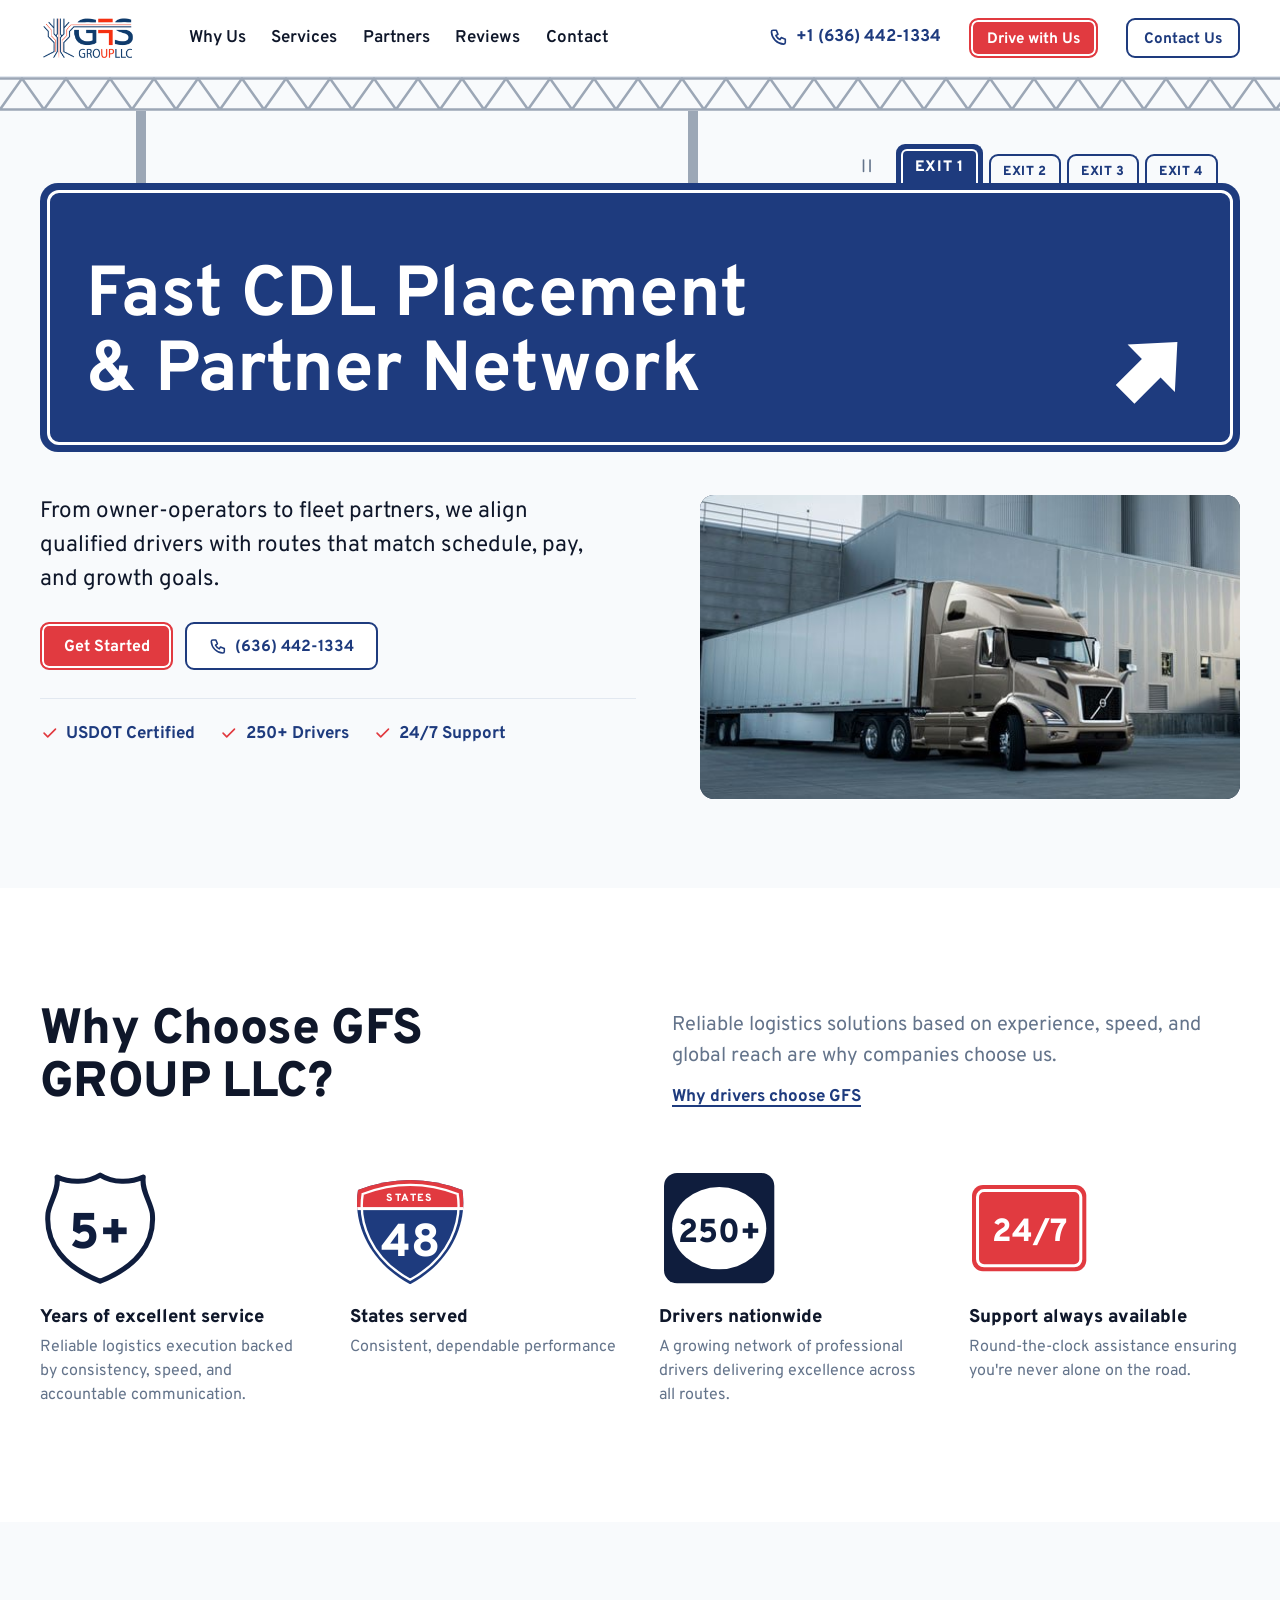
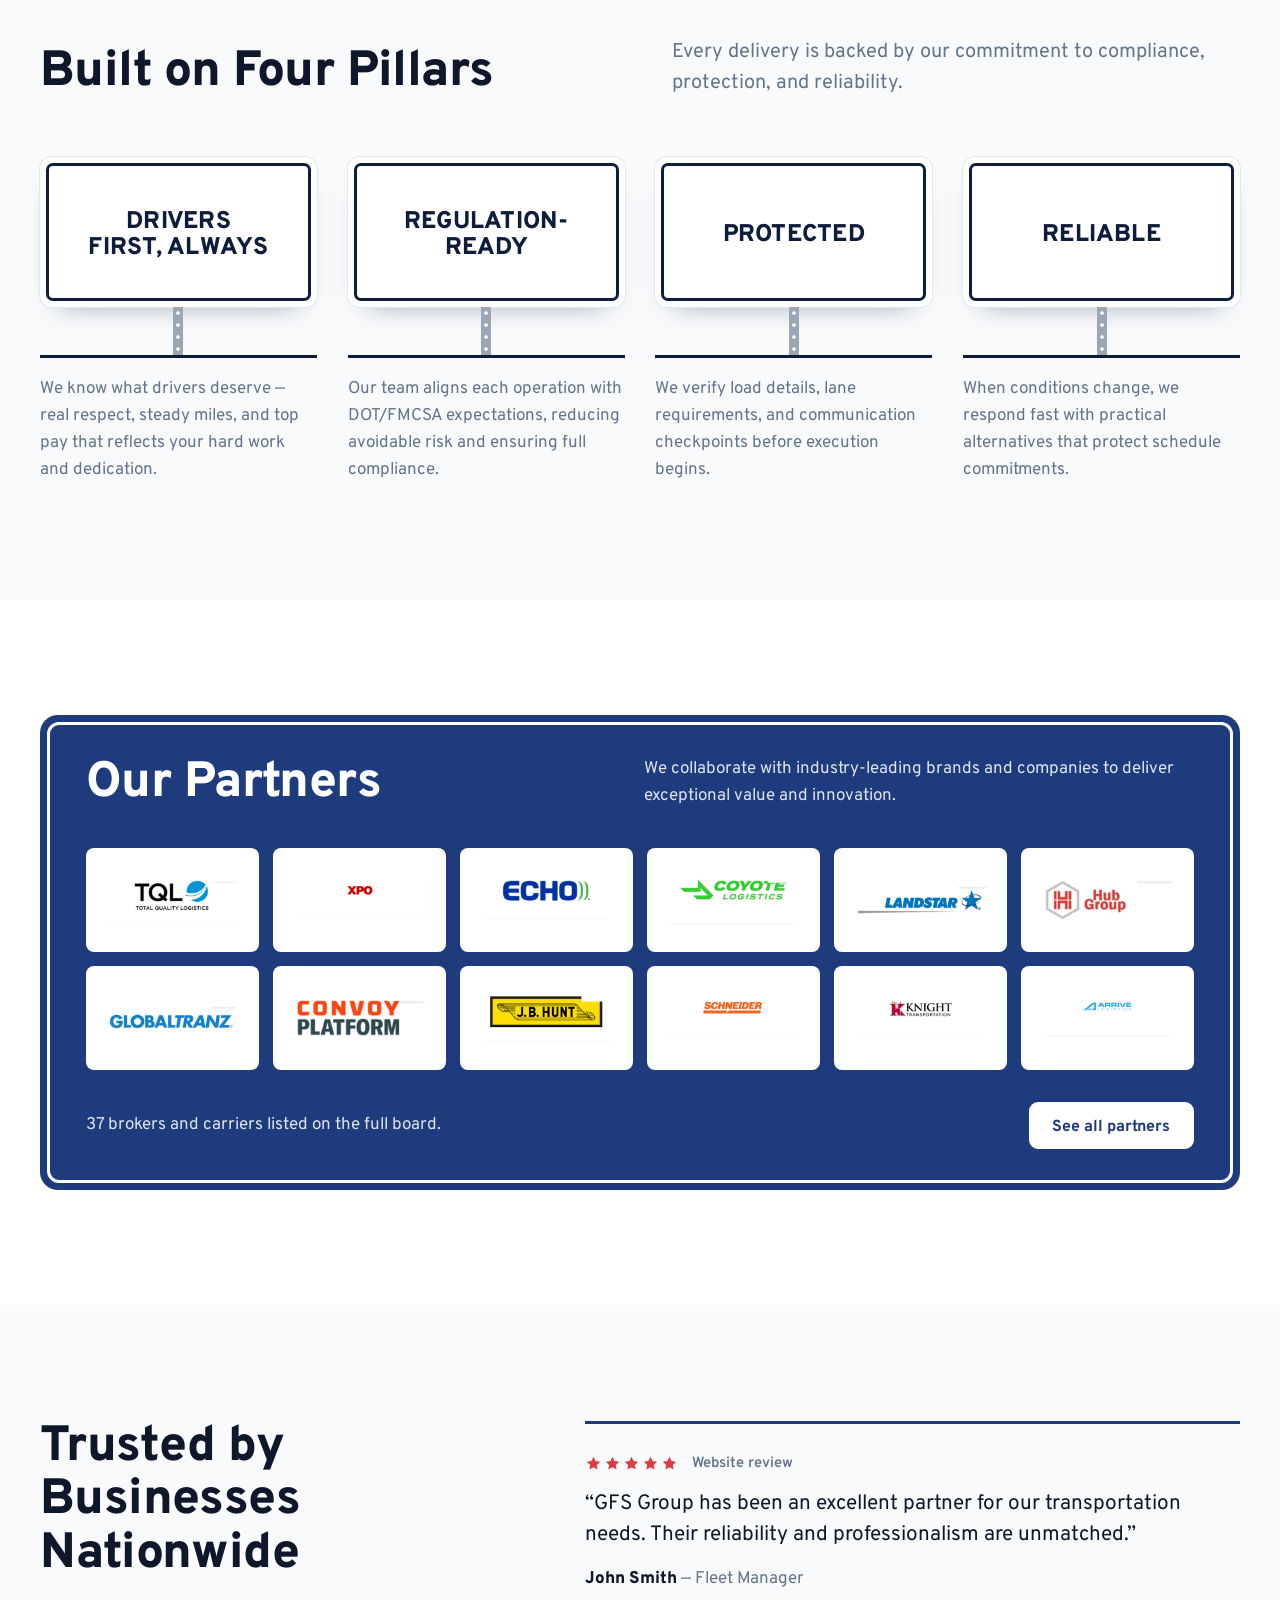
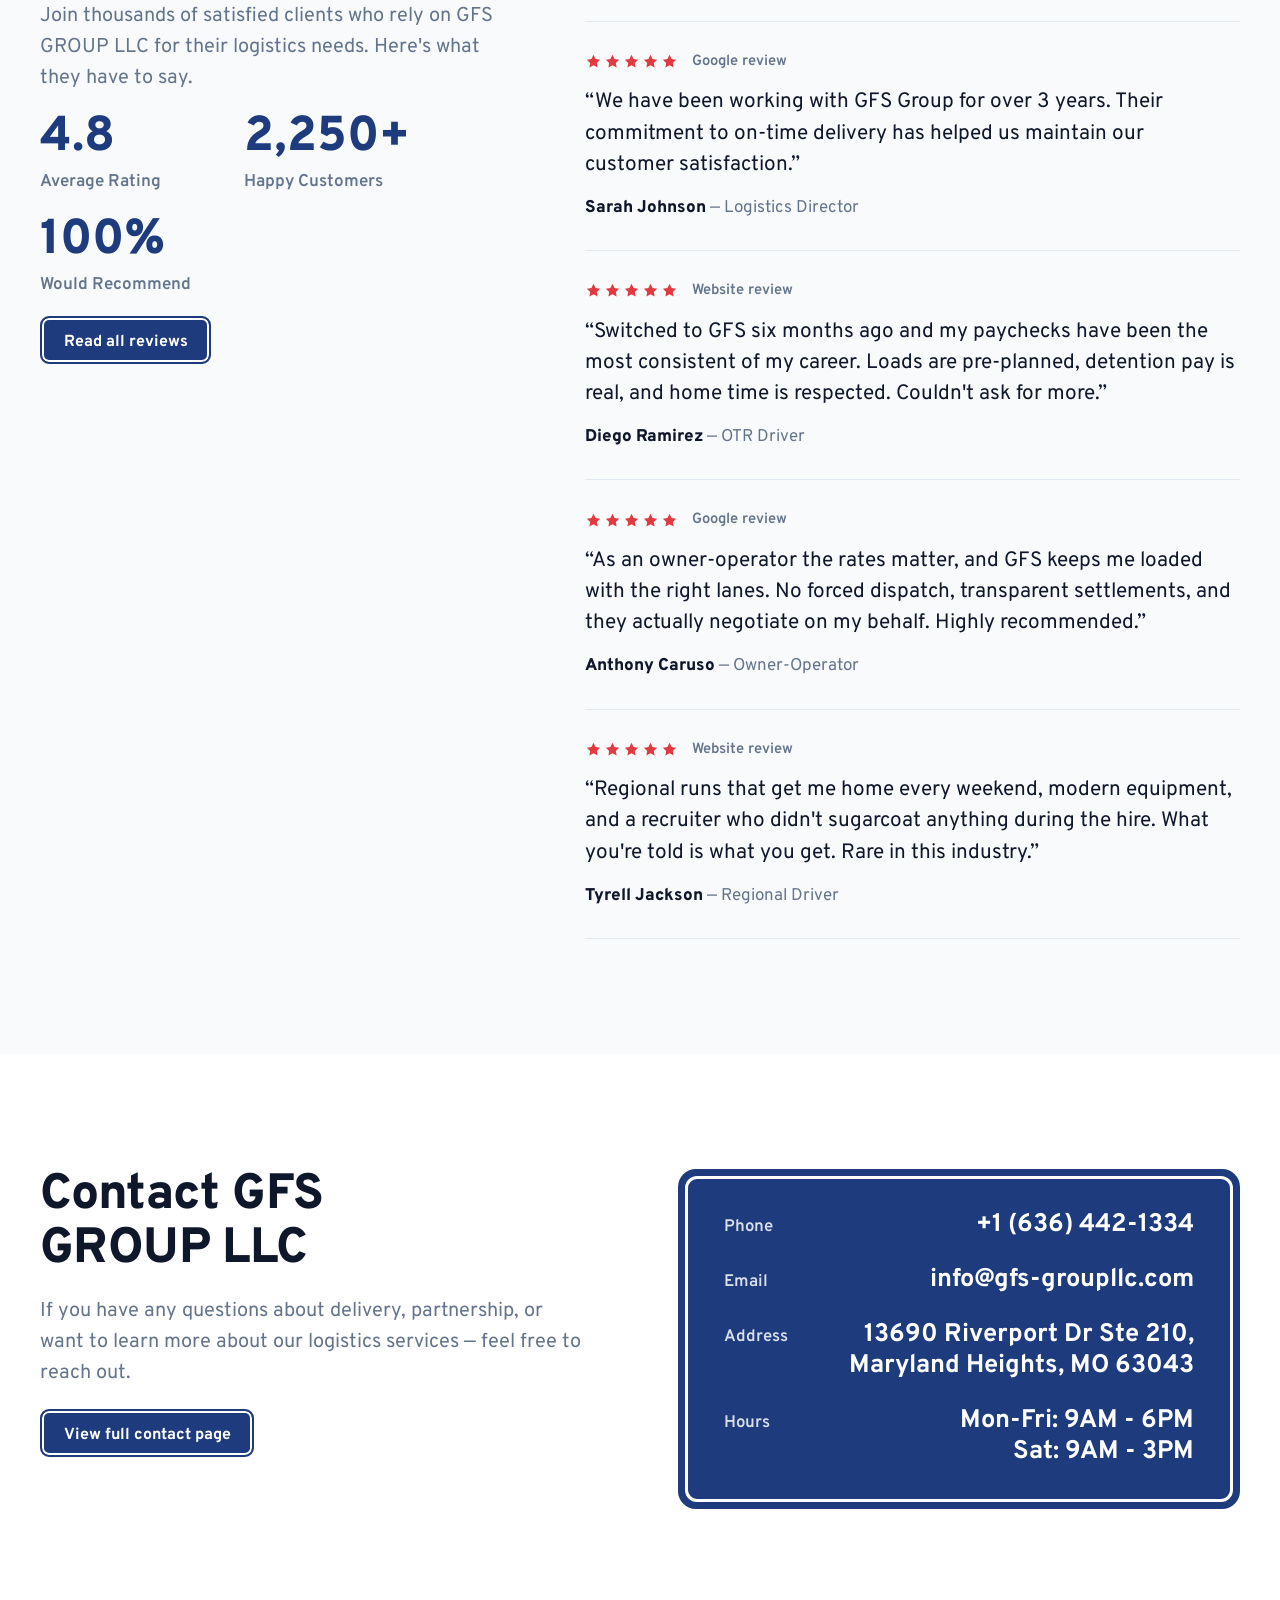
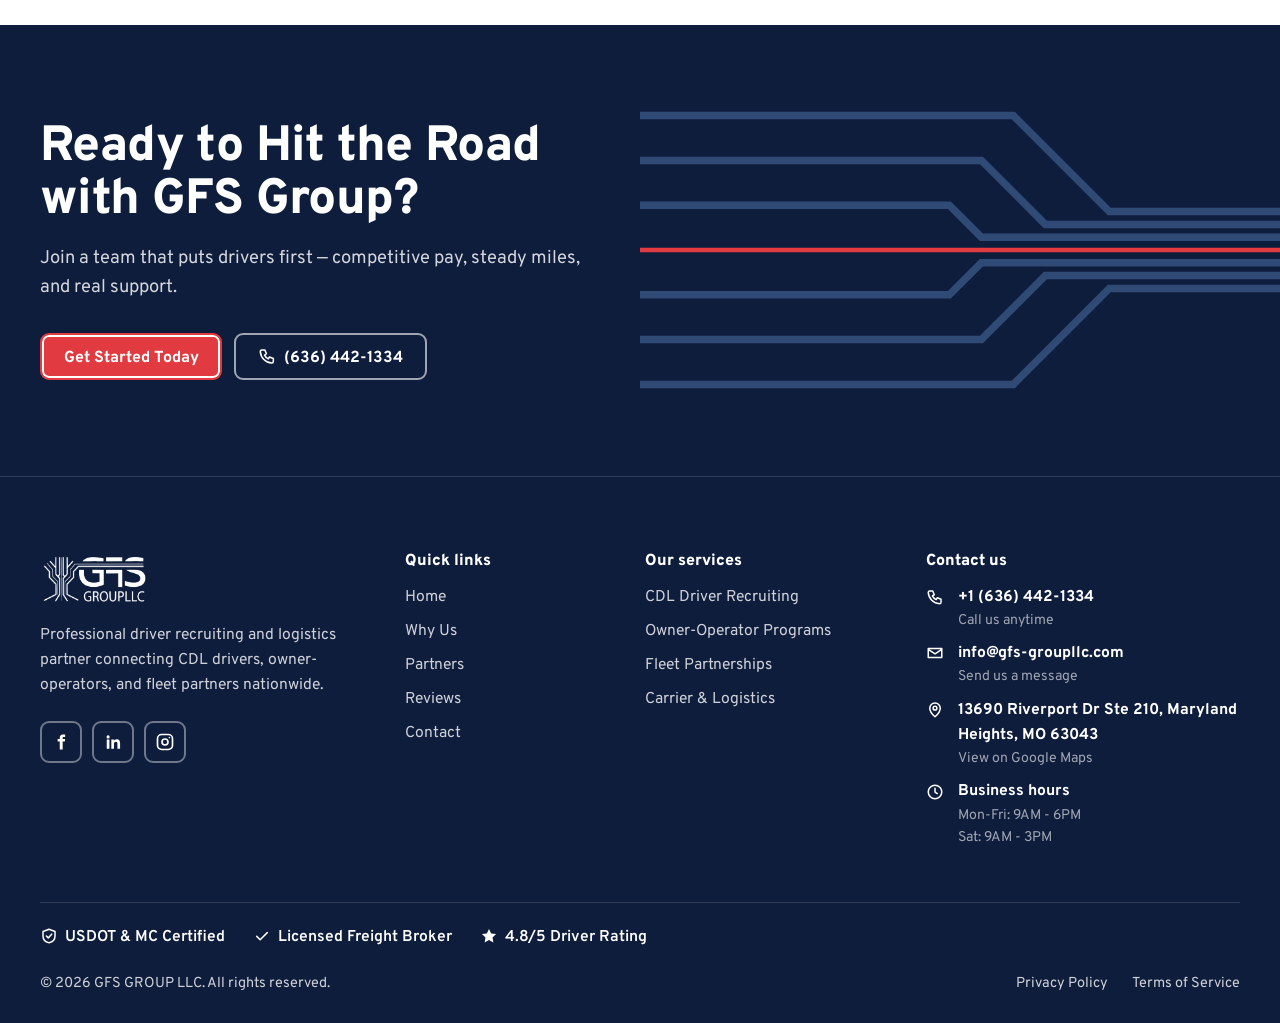
==== index.html @ a74814aa "Add GFS GROUP LLC redesign, variant 2 (highway signs) Static build of the eight pages with the build" ====
<!doctype html>
<html lang="en">
<head>
<meta charset="utf-8">
<meta name="viewport" content="width=device-width, initial-scale=1">
<title>GFS GROUP LLC – Where Drivers Come First</title>
<meta name="description" content="Driver recruiting and partner network platform for CDL drivers, owner-operators, and fleet partners. Reliable loads, fair rates, and 24/7 support.">
<meta name="keywords" content="CDL driver jobs, truck driver recruiting, owner operator, fleet partners, trucking company, driver careers">
<meta property="og:title" content="GFS GROUP LLC – Where Drivers Come First">
<meta property="og:description" content="Driver recruiting and partner network platform for CDL drivers, owner-operators, and fleet partners. Reliable loads, fair rates, and 24/7 support.">
<meta property="og:type" content="website">
<meta name="theme-color" content="#1e3b7e">
<meta name="robots" content="noindex, nofollow">
<link rel="icon" href="assets/img/favicon.svg" type="image/svg+xml">
<link rel="preconnect" href="https://fonts.googleapis.com">
<link rel="preconnect" href="https://fonts.gstatic.com" crossorigin>
<link href="https://fonts.googleapis.com/css2?family=Overpass:wght@400;600;700;800&amp;display=swap" rel="stylesheet">
<link rel="stylesheet" href="assets/css/site.css">
</head>
<body>

<a class="skip" href="#main">Skip to content</a>
<svg xmlns="http://www.w3.org/2000/svg" width="0" height="0" style="position:absolute" aria-hidden="true"><symbol id="i-phone" viewBox="0 0 24 24"><g fill="none" stroke="currentColor" stroke-width="2" stroke-linecap="round" stroke-linejoin="round"><path d="M5 4h4l2 5-2.5 1.5a11 11 0 0 0 5 5L15 13l5 2v4a2 2 0 0 1-2 2A16 16 0 0 1 3 6a2 2 0 0 1 2-2z"/></g></symbol><symbol id="i-mail" viewBox="0 0 24 24"><g fill="none" stroke="currentColor" stroke-width="2" stroke-linecap="round" stroke-linejoin="round"><path d="M3 6h18v12H3zM3 7l9 6 9-6"/></g></symbol><symbol id="i-pin" viewBox="0 0 24 24"><g fill="none" stroke="currentColor" stroke-width="2" stroke-linecap="round" stroke-linejoin="round"><path d="M12 21s7-6.2 7-11.5a7 7 0 0 0-14 0C5 14.8 12 21 12 21z"/><circle cx="12" cy="9.5" r="2.5"/></g></symbol><symbol id="i-clock" viewBox="0 0 24 24"><g fill="none" stroke="currentColor" stroke-width="2" stroke-linecap="round" stroke-linejoin="round"><circle cx="12" cy="12" r="9"/><path d="M12 7v5l3 2"/></g></symbol><symbol id="i-check" viewBox="0 0 24 24"><g fill="none" stroke="currentColor" stroke-width="2" stroke-linecap="round" stroke-linejoin="round"><path d="M5 12.5l4.5 4.5L19 7.5"/></g></symbol><symbol id="i-menu" viewBox="0 0 24 24"><g fill="none" stroke="currentColor" stroke-width="2" stroke-linecap="round" stroke-linejoin="round"><path d="M4 7h16M4 12h16M4 17h16"/></g></symbol><symbol id="i-close" viewBox="0 0 24 24"><g fill="none" stroke="currentColor" stroke-width="2" stroke-linecap="round" stroke-linejoin="round"><path d="M6 6l12 12M18 6L6 18"/></g></symbol><symbol id="i-pause" viewBox="0 0 24 24"><g fill="none" stroke="currentColor" stroke-width="2" stroke-linecap="round" stroke-linejoin="round"><path d="M8 5v14M16 5v14"/></g></symbol><symbol id="i-instagram" viewBox="0 0 24 24"><g fill="none" stroke="currentColor" stroke-width="2" stroke-linecap="round" stroke-linejoin="round"><rect x="3" y="3" width="18" height="18" rx="5"/><circle cx="12" cy="12" r="3.6"/><path d="M17.3 6.7h.01"/></g></symbol><symbol id="i-deposit" viewBox="0 0 24 24"><g fill="none" stroke="currentColor" stroke-width="2" stroke-linecap="round" stroke-linejoin="round"><rect x="3" y="6" width="18" height="12" rx="1.5"/><circle cx="12" cy="12" r="2.6"/><path d="M6.5 9.5v.01M17.5 14.5v.01"/></g></symbol><symbol id="i-lanes" viewBox="0 0 24 24"><g fill="none" stroke="currentColor" stroke-width="2" stroke-linecap="round" stroke-linejoin="round"><path d="M9 3L5 21M15 3l4 18M12 4.5v2.5M12 10.5V13M12 16.5V19"/></g></symbol><symbol id="i-home" viewBox="0 0 24 24"><g fill="none" stroke="currentColor" stroke-width="2" stroke-linecap="round" stroke-linejoin="round"><path d="M4 11l8-7 8 7M6 9.5V20h12V9.5M10 20v-6h4v6"/></g></symbol><symbol id="i-medal" viewBox="0 0 24 24"><g fill="none" stroke="currentColor" stroke-width="2" stroke-linecap="round" stroke-linejoin="round"><circle cx="12" cy="9" r="5"/><path d="M9 13.4L7.5 21l4.5-2.5 4.5 2.5-1.5-7.6"/></g></symbol><symbol id="i-growth" viewBox="0 0 24 24"><g fill="none" stroke="currentColor" stroke-width="2" stroke-linecap="round" stroke-linejoin="round"><path d="M4 20h16M5 16l5-5 3 3 6-7M15 7h4v4"/></g></symbol><symbol id="i-truck" viewBox="0 0 24 24"><g fill="none" stroke="currentColor" stroke-width="2" stroke-linecap="round" stroke-linejoin="round"><path d="M3 6h11v10H3zM14 9h4l3 3v4h-7z"/><circle cx="7" cy="17.5" r="2"/><circle cx="17" cy="17.5" r="2"/></g></symbol><symbol id="i-shield" viewBox="0 0 24 24"><g fill="none" stroke="currentColor" stroke-width="2" stroke-linecap="round" stroke-linejoin="round"><path d="M12 3l8 3v6c0 4.5-3.2 8-8 9-4.8-1-8-4.5-8-9V6zM8.5 12l2.5 2.5 4.5-5"/></g></symbol><symbol id="i-headset" viewBox="0 0 24 24"><g fill="none" stroke="currentColor" stroke-width="2" stroke-linecap="round" stroke-linejoin="round"><path d="M5 14v-2a7 7 0 0 1 14 0v2M5 13h2.5v5H6a1 1 0 0 1-1-1zM19 13h-2.5v5H18a1 1 0 0 0 1-1zM18.5 18.5c0 1.4-1.6 2.2-4 2.2"/></g></symbol><symbol id="i-chat" viewBox="0 0 24 24"><g fill="none" stroke="currentColor" stroke-width="2" stroke-linecap="round" stroke-linejoin="round"><path d="M4 5h16v11H10l-5 4v-4H4z"/></g></symbol><symbol id="i-star" viewBox="0 0 24 24"><g fill="currentColor"><path d="M12 2.6l2.9 5.9 6.5.9-4.7 4.6 1.1 6.5L12 17.4l-5.8 3.1 1.1-6.5L2.6 9.4l6.5-.9z"/></g></symbol><symbol id="i-play" viewBox="0 0 24 24"><g fill="currentColor"><path d="M7 5l12 7-12 7z"/></g></symbol><symbol id="i-facebook" viewBox="0 0 24 24"><g fill="currentColor"><path d="M14 8.5V7c0-.8.5-1 1-1h2V3h-2.7C11.6 3 10.5 4.8 10.5 6.8v1.7H8v3h2.5V21H14v-9.5h2.6l.4-3z"/></g></symbol><symbol id="i-linkedin" viewBox="0 0 24 24"><g fill="currentColor"><path d="M4.5 9h3.2v11H4.5zM6.1 4a1.9 1.9 0 1 1 0 3.8 1.9 1.9 0 0 1 0-3.8zM10 9h3v1.6c.5-1 1.7-1.9 3.5-1.9 3 0 4 1.9 4 4.9V20h-3.2v-5.6c0-1.5-.4-2.6-1.9-2.6s-2.2 1.1-2.2 2.6V20H10z"/></g></symbol><symbol id="i-arrow" viewBox="0 0 48 48"><path transform="rotate(45 24 24)" d="M24 3 43 24H31.5v21h-15V24H5z"/></symbol></svg>
<header class="site-header">
  <div class="wrap site-header__in">
    <a class="brand" href="index.html" aria-label="GFS GROUP LLC — home"><img src="assets/img/logo.png" alt="GFS GROUP LLC" width="120" height="46"></a>
    <nav class="nav" aria-label="Main"><a href="why-us.html">Why Us</a><a href="services.html">Services</a><a href="partners.html">Partners</a><a href="reviews.html">Reviews</a><a href="contact-us.html">Contact</a></nav>
    <a class="header__phone" href="tel:+16364421334"><svg class="icon" aria-hidden="true"><use href="#i-phone"/></svg>+1 (636) 442-1334</a>
    <a class="btn btn--primary btn--sm" href="https://intelliapp.driverapponline.com/c/2415900?r=Noza" target="_blank" rel="noopener">Drive with Us</a>
    <a class="btn btn--line btn--sm" href="contact-us.html#inline-bQz7IIiAOwL2rSPfubC0">Contact Us</a>
    <button class="menu-btn" type="button" aria-expanded="false" aria-controls="menu"><svg class="icon i-open" aria-hidden="true"><use href="#i-menu"/></svg><svg class="icon i-close" aria-hidden="true"><use href="#i-close"/></svg><span class="menu-btn__label">Menu</span></button>
  </div>
  <div class="menu" id="menu" hidden>
    <nav class="sign" aria-label="Mobile"><ul class="menu__list"><li><a href="index.html">Home<svg class="" viewBox="0 0 48 48" aria-hidden="true"><use href="#i-arrow"/></svg></a></li><li><a href="why-us.html">Why Us<svg class="" viewBox="0 0 48 48" aria-hidden="true"><use href="#i-arrow"/></svg></a></li><li><a href="services.html">Services<svg class="" viewBox="0 0 48 48" aria-hidden="true"><use href="#i-arrow"/></svg></a></li><li><a href="partners.html">Partners<svg class="" viewBox="0 0 48 48" aria-hidden="true"><use href="#i-arrow"/></svg></a></li><li><a href="reviews.html">Reviews<svg class="" viewBox="0 0 48 48" aria-hidden="true"><use href="#i-arrow"/></svg></a></li><li><a href="contact-us.html">Contact<svg class="" viewBox="0 0 48 48" aria-hidden="true"><use href="#i-arrow"/></svg></a></li></ul></nav>
    <div class="menu__extra">
      <a class="btn btn--line" href="tel:+16364421334"><svg class="icon" aria-hidden="true"><use href="#i-phone"/></svg>+1 (636) 442-1334</a>
      <a class="btn btn--blue" href="contact-us.html#inline-bQz7IIiAOwL2rSPfubC0">Contact Us</a>
    </div>
  </div>
</header>
<main id="main">

<section class="hero" data-hero>
  <div class="gantry" aria-hidden="true"></div>
  <div class="wrap">
    <div class="rig rig--tabs">
      <div class="exits" role="tablist" aria-label="Featured messages">
        <button class="exits__pause" type="button" aria-pressed="false" aria-label="Pause rotation"><svg class="icon i-pause" aria-hidden="true"><use href="#i-pause"/></svg><svg class="icon i-play" aria-hidden="true"><use href="#i-play"/></svg></button>
        <button class="exit" type="button" role="tab" id="exit-0" aria-controls="slide-0" aria-selected="true" tabindex="0" aria-label="Exit 1: Fast CDL Placement &amp; Partner Network">EXIT 1</button><button class="exit" type="button" role="tab" id="exit-1" aria-controls="slide-1" aria-selected="false" tabindex="-1" aria-label="Exit 2: Reliable Driver Recruiting &amp; Onboarding Flow">EXIT 2</button><button class="exit" type="button" role="tab" id="exit-2" aria-controls="slide-2" aria-selected="false" tabindex="-1" aria-label="Exit 3: Trusted Fleet Partners Across 48 States">EXIT 3</button><button class="exit" type="button" role="tab" id="exit-3" aria-controls="slide-3" aria-selected="false" tabindex="-1" aria-label="Exit 4: Your Success Is Our Mission">EXIT 4</button>
      </div>
      <div class="sign sign--overhead sign--lit is-swept">
        <div class="legends"><h1 class="legend is-active" data-slide="0"><span>Fast CDL Placement</span> <span>&amp; Partner Network</span></h1><p class="legend" data-slide="1"><span>Reliable Driver Recruiting</span> <span>&amp; Onboarding Flow</span></p><p class="legend" data-slide="2"><span>Trusted Fleet Partners</span> <span>Across 48 States</span></p><p class="legend" data-slide="3"><span>Your Success</span> <span>Is Our Mission</span></p></div>
        <svg class="sign__arrow" viewBox="0 0 48 48" aria-hidden="true"><use href="#i-arrow"/></svg>
      </div>
    </div>
    <div class="hero__below">
      <div>
        <div class="copies"><div class="copy is-active" id="slide-0" role="tabpanel" aria-labelledby="exit-0" data-slide="0"><p class="hero__desc">From owner-operators to fleet partners, we align qualified drivers with routes that match schedule, pay, and growth goals.</p><div class="btn-row"><a class="btn btn--primary" href="https://intelliapp.driverapponline.com/c/2415900?r=Noza" target="_blank" rel="noopener">Get Started</a><a class="btn btn--line" href="tel:+16364421334"><svg class="icon" aria-hidden="true"><use href="#i-phone"/></svg>(636) 442-1334</a></div></div><div class="copy" id="slide-1" role="tabpanel" aria-labelledby="exit-1" data-slide="1"><p class="hero__desc">Built for speed and trust: streamlined qualification, transparent communication, and long-term retention strategy.</p><div class="btn-row"><a class="btn btn--primary" href="https://intelliapp.driverapponline.com/c/2415900?r=Noza" target="_blank" rel="noopener">Join Our Team</a><a class="btn btn--line" href="tel:+16364421334"><svg class="icon" aria-hidden="true"><use href="#i-phone"/></svg>(636) 442-1334</a></div></div><div class="copy" id="slide-2" role="tabpanel" aria-labelledby="exit-2" data-slide="2"><p class="hero__desc">Modern fleet, experienced drivers, and cutting-edge logistics technology ensuring your freight arrives safely and on time.</p><div class="btn-row"><a class="btn btn--primary" href="https://intelliapp.driverapponline.com/c/2415900?r=Noza" target="_blank" rel="noopener">Learn More</a><a class="btn btn--line" href="tel:+16364421334"><svg class="icon" aria-hidden="true"><use href="#i-phone"/></svg>(636) 442-1334</a></div></div><div class="copy" id="slide-3" role="tabpanel" aria-labelledby="exit-3" data-slide="3"><p class="hero__desc">Competitive pay, steady miles, and real support — we put drivers first because your success drives everything we do.</p><div class="btn-row"><a class="btn btn--primary" href="https://intelliapp.driverapponline.com/c/2415900?r=Noza" target="_blank" rel="noopener">Start Today</a><a class="btn btn--line" href="tel:+16364421334"><svg class="icon" aria-hidden="true"><use href="#i-phone"/></svg>(636) 442-1334</a></div></div></div>
        <ul class="badges">
          <li><svg class="icon" aria-hidden="true"><use href="#i-check"/></svg>USDOT Certified</li>
          <li><svg class="icon" aria-hidden="true"><use href="#i-check"/></svg>250+ Drivers</li>
          <li><svg class="icon" aria-hidden="true"><use href="#i-check"/></svg>24/7 Support</li>
        </ul>
      </div>
      <div class="hero__photo"><img src="assets/img/hero/b8bbd82428300c4d.jpg" alt="" data-slide="0" class="is-active"><img src="assets/img/hero/773d4f8a44ee2b71.jpg" alt="" data-slide="1" loading="lazy"><img src="assets/img/hero/46d57d7868b6f319.jpg" alt="" data-slide="2" loading="lazy"><img src="assets/img/hero/3884ce5793cb2d74.jpg" alt="" data-slide="3" loading="lazy"></div>
    </div>
  </div>
</section>

<section class="section" id="why-us">
  <div class="wrap">
    <div class="head head--split">
      <h2>Why Choose GFS GROUP LLC?</h2>
      <div class="head__side">
        <p class="lead">Reliable logistics solutions based on experience, speed, and global reach are why companies choose us.</p>
        <a class="text-link" href="why-us.html">Why drivers choose GFS</a>
      </div>
    </div>
    <ul class="markers"><li class="marker"><svg class="mk" viewBox="0 0 120 120" role="img" aria-label="5+"><path d="M60 7C47 15 30 15 17 9c2 13-7 24-9 36-3 31 17 54 52 68 35-14 55-37 52-68-2-12-11-23-9-36-13 6-30 6-43-2Z" fill="#fff" stroke="#0f1d3d" stroke-width="5" stroke-linejoin="round"/><text x="60" y="80" text-anchor="middle" font-size="50" fill="#0f1d3d">5+</text></svg><p class="marker__label">Years of excellent service</p><p class="marker__desc">Reliable logistics execution backed by consistency, speed, and accountable communication.</p></li><li class="marker"><svg class="mk" viewBox="0 0 120 120" role="img" aria-label="48"><defs><clipPath id="mk1"><path d="M8 22Q60 2 112 22C117 52 104 92 60 116 16 92 3 52 8 22Z"/></clipPath></defs><g clip-path="url(#mk1)"><rect width="120" height="120" fill="#1e3b7e"/><rect width="120" height="41" fill="#e13a40"/><rect y="39" width="120" height="3" fill="#fff"/></g><path d="M8 22Q60 2 112 22C117 52 104 92 60 116 16 92 3 52 8 22Z" fill="none" stroke="#fff" stroke-width="2.6" transform="translate(5.4 5.9) scale(.91)"/><text x="60" y="33" text-anchor="middle" font-size="10.5" letter-spacing="1.4" fill="#fff">STATES</text><text x="60" y="88" text-anchor="middle" font-size="46" fill="#fff">48</text></svg><p class="marker__label">States served</p><p class="marker__desc">Consistent, dependable performance</p></li><li class="marker"><svg class="mk" viewBox="0 0 120 120" role="img" aria-label="250+"><rect x="5" y="5" width="110" height="110" rx="13" fill="#0f1d3d"/><ellipse cx="60" cy="60" rx="47" ry="41" fill="#fff"/><text x="60" y="74" text-anchor="middle" font-size="33" fill="#0f1d3d">250+</text></svg><p class="marker__label">Drivers nationwide</p><p class="marker__desc">A growing network of professional drivers delivering excellence across all routes.</p></li><li class="marker"><svg class="mk" viewBox="0 0 120 120" role="img" aria-label="24/7"><rect x="3" y="17" width="114" height="86" rx="11" fill="#e13a40"/><rect x="8.5" y="22.5" width="103" height="75" rx="6.5" fill="none" stroke="#fff" stroke-width="3"/><text x="60" y="73" text-anchor="middle" font-size="32" fill="#fff">24/7</text></svg><p class="marker__label">Support always available</p><p class="marker__desc">Round-the-clock assistance ensuring you&#x27;re never alone on the road.</p></li></ul>
  </div>
</section>

<section class="section section--surface" id="pillars">
  <div class="wrap">
    <div class="head head--split">
      <h2>Built on Four Pillars</h2>
      <p class="lead">Every delivery is backed by our commitment to compliance, protection, and reliability.</p>
    </div>
    <ul class="pillars"><li class="pillar"><div class="reg"><div class="reg__face"><h3>Drivers First, Always</h3></div></div><span class="post" aria-hidden="true"></span><p class="pillar__text">We know what drivers deserve — real respect, steady miles, and top pay that reflects your hard work and dedication.</p></li><li class="pillar"><div class="reg"><div class="reg__face"><h3>Regulation-Ready</h3></div></div><span class="post" aria-hidden="true"></span><p class="pillar__text">Our team aligns each operation with DOT/FMCSA expectations, reducing avoidable risk and ensuring full compliance.</p></li><li class="pillar"><div class="reg"><div class="reg__face"><h3>Protected</h3></div></div><span class="post" aria-hidden="true"></span><p class="pillar__text">We verify load details, lane requirements, and communication checkpoints before execution begins.</p></li><li class="pillar"><div class="reg"><div class="reg__face"><h3>Reliable</h3></div></div><span class="post" aria-hidden="true"></span><p class="pillar__text">When conditions change, we respond fast with practical alternatives that protect schedule commitments.</p></li></ul>
  </div>
</section>

<section class="section" id="partners">
  <div class="wrap">
    <div class="sign board">
      <div class="board__head">
        <h2>Our Partners</h2>
        <p>We collaborate with industry-leading brands and companies to deliver exceptional value and innovation.</p>
      </div>
      <ul class="plaques"><li class="plaque"><img src="assets/img/partners/b450a34e33c7abeb.png" alt="TQL (Total Quality Logistics)" loading="lazy"></li><li class="plaque"><img src="assets/img/partners/d110440816f0b1a2.png" alt="XPO Logistics" loading="lazy"></li><li class="plaque"><img src="assets/img/partners/338a59e5804c0344.png" alt="Echo Global Logistics" loading="lazy"></li><li class="plaque"><img src="assets/img/partners/c1bd64a65a4afbd0.png" alt="Coyote Logistics" loading="lazy"></li><li class="plaque"><img src="assets/img/partners/e2e5a9c955f061ef.png" alt="Landstar System" loading="lazy"></li><li class="plaque"><img src="assets/img/partners/8b2521d449c0492b.png" alt="Hub Group" loading="lazy"></li><li class="plaque"><img src="assets/img/partners/4a6fad947a7e096f.png" alt="GlobalTranz" loading="lazy"></li><li class="plaque"><img src="assets/img/partners/aa65a3919f5d6d04.png" alt="Convoy" loading="lazy"></li><li class="plaque"><img src="assets/img/partners/cf09f57e43dbfc8c.png" alt="J.B. Hunt" loading="lazy"></li><li class="plaque"><img src="assets/img/partners/09e0ac92832f52cc.png" alt="Schneider National" loading="lazy"></li><li class="plaque"><img src="assets/img/partners/44e67f8789869173.png" alt="Knight-Swift Transportation" loading="lazy"></li><li class="plaque"><img src="assets/img/partners/e236edd0a2187157.png" alt="Arrive Logistics" loading="lazy"></li></ul>
      <div class="board__foot">
        <p>37 brokers and carriers listed on the full board.</p>
        <a class="btn btn--white" href="partners.html">See all partners</a>
      </div>
    </div>
  </div>
</section>

<section class="section section--surface" id="reviews">
  <div class="wrap split">
    <div class="split__aside">
      <h2>Trusted by Businesses Nationwide</h2>
      <p class="lead">Join thousands of satisfied clients who rely on GFS GROUP LLC for their logistics needs. Here's what they have to say.</p>
      <ul class="figures figures--2"><li><p class="figure__n">4.8</p><p class="figure__l">Average Rating</p></li><li><p class="figure__n">2,250+</p><p class="figure__l">Happy Customers</p></li><li><p class="figure__n">100%</p><p class="figure__l">Would Recommend</p></li></ul>
      <a class="btn btn--blue" href="reviews.html">Read all reviews</a>
    </div>
    <ul class="quotes"><li class="quote"><p class="quote__meta"><span class="stars" role="img" aria-label="5 out of 5 stars"><svg class="" viewBox="0 0 24 24" aria-hidden="true"><use href="#i-star"/></svg><svg class="" viewBox="0 0 24 24" aria-hidden="true"><use href="#i-star"/></svg><svg class="" viewBox="0 0 24 24" aria-hidden="true"><use href="#i-star"/></svg><svg class="" viewBox="0 0 24 24" aria-hidden="true"><use href="#i-star"/></svg><svg class="" viewBox="0 0 24 24" aria-hidden="true"><use href="#i-star"/></svg></span><span>Website review</span></p><blockquote>“GFS Group has been an excellent partner for our transportation needs. Their reliability and professionalism are unmatched.”</blockquote><p class="quote__who">John Smith <span>— Fleet Manager</span></p></li><li class="quote"><p class="quote__meta"><span class="stars" role="img" aria-label="5 out of 5 stars"><svg class="" viewBox="0 0 24 24" aria-hidden="true"><use href="#i-star"/></svg><svg class="" viewBox="0 0 24 24" aria-hidden="true"><use href="#i-star"/></svg><svg class="" viewBox="0 0 24 24" aria-hidden="true"><use href="#i-star"/></svg><svg class="" viewBox="0 0 24 24" aria-hidden="true"><use href="#i-star"/></svg><svg class="" viewBox="0 0 24 24" aria-hidden="true"><use href="#i-star"/></svg></span><span>Google review</span></p><blockquote>“We have been working with GFS Group for over 3 years. Their commitment to on-time delivery has helped us maintain our customer satisfaction.”</blockquote><p class="quote__who">Sarah Johnson <span>— Logistics Director</span></p></li><li class="quote"><p class="quote__meta"><span class="stars" role="img" aria-label="5 out of 5 stars"><svg class="" viewBox="0 0 24 24" aria-hidden="true"><use href="#i-star"/></svg><svg class="" viewBox="0 0 24 24" aria-hidden="true"><use href="#i-star"/></svg><svg class="" viewBox="0 0 24 24" aria-hidden="true"><use href="#i-star"/></svg><svg class="" viewBox="0 0 24 24" aria-hidden="true"><use href="#i-star"/></svg><svg class="" viewBox="0 0 24 24" aria-hidden="true"><use href="#i-star"/></svg></span><span>Website review</span></p><blockquote>“Switched to GFS six months ago and my paychecks have been the most consistent of my career. Loads are pre-planned, detention pay is real, and home time is respected. Couldn&#x27;t ask for more.”</blockquote><p class="quote__who">Diego Ramirez <span>— OTR Driver</span></p></li><li class="quote"><p class="quote__meta"><span class="stars" role="img" aria-label="5 out of 5 stars"><svg class="" viewBox="0 0 24 24" aria-hidden="true"><use href="#i-star"/></svg><svg class="" viewBox="0 0 24 24" aria-hidden="true"><use href="#i-star"/></svg><svg class="" viewBox="0 0 24 24" aria-hidden="true"><use href="#i-star"/></svg><svg class="" viewBox="0 0 24 24" aria-hidden="true"><use href="#i-star"/></svg><svg class="" viewBox="0 0 24 24" aria-hidden="true"><use href="#i-star"/></svg></span><span>Google review</span></p><blockquote>“As an owner-operator the rates matter, and GFS keeps me loaded with the right lanes. No forced dispatch, transparent settlements, and they actually negotiate on my behalf. Highly recommended.”</blockquote><p class="quote__who">Anthony Caruso <span>— Owner-Operator</span></p></li><li class="quote"><p class="quote__meta"><span class="stars" role="img" aria-label="5 out of 5 stars"><svg class="" viewBox="0 0 24 24" aria-hidden="true"><use href="#i-star"/></svg><svg class="" viewBox="0 0 24 24" aria-hidden="true"><use href="#i-star"/></svg><svg class="" viewBox="0 0 24 24" aria-hidden="true"><use href="#i-star"/></svg><svg class="" viewBox="0 0 24 24" aria-hidden="true"><use href="#i-star"/></svg><svg class="" viewBox="0 0 24 24" aria-hidden="true"><use href="#i-star"/></svg></span><span>Website review</span></p><blockquote>“Regional runs that get me home every weekend, modern equipment, and a recruiter who didn&#x27;t sugarcoat anything during the hire. What you&#x27;re told is what you get. Rare in this industry.”</blockquote><p class="quote__who">Tyrell Jackson <span>— Regional Driver</span></p></li></ul>
  </div>
</section>

<section class="section" id="contact">
  <div class="wrap split split--even">
    <div class="split__aside">
      <h2>Contact GFS GROUP LLC</h2>
      <p class="lead">If you have any questions about delivery, partnership, or want to learn more about our logistics services — feel free to reach out.</p>
      <a class="btn btn--blue" href="contact-us.html">View full contact page</a>
    </div>
    <div class="sign sign--mileage"><dl><div class="mile-row"><dt>Phone</dt><dd><a href="tel:+16364421334">+1 (636) 442-1334</a></dd></div><div class="mile-row"><dt>Email</dt><dd><a href="mailto:info@gfs-groupllc.com">info@gfs-groupllc.com</a></dd></div><div class="mile-row"><dt>Address</dt><dd><a href="https://maps.google.com/?q=13690+Riverport+Dr+STE+210,+Maryland+Heights,+MO+63043" target="_blank" rel="noopener">13690 Riverport Dr Ste 210, Maryland Heights, MO 63043</a></dd></div><div class="mile-row"><dt>Hours</dt><dd><span>Mon-Fri: 9AM - 6PM</span><span>Sat: 9AM - 3PM</span></dd></div></dl></div>
  </div>
</section>

</main>

<section class="cta">
  <svg class="lanes" viewBox="0 0 600 300" fill="none" aria-hidden="true"><g stroke="#4a6fa5" stroke-opacity=".55" stroke-width="7"><path d="M600 114H440L350 24H0"/><path d="M600 126H380l-60-60H0"/><path d="M600 138H320l-30-30H0"/><path d="M600 162H320l-30 30H0"/><path d="M600 174H380l-60 60H0"/><path d="M600 186H440l-90 90H0"/></g><path d="M600 150H0" stroke="#e13a40" stroke-width="4"/></svg>
  <div class="wrap cta__in"><div class="cta__copy">
    <h2>Ready to Hit the Road with GFS Group?</h2>
    <p>Join a team that puts drivers first — competitive pay, steady miles, and real support.</p>
    <div class="btn-row"><a class="btn btn--primary" href="contact-us.html">Get Started Today</a><a class="btn btn--ghost" href="tel:+16364421334"><svg class="icon" aria-hidden="true"><use href="#i-phone"/></svg>(636) 442-1334</a></div>
  </div></div>
</section>
<footer class="footer">
  <div class="wrap">
    <div class="footer__grid">
      <div class="footer__about">
        <img class="footer__logo" src="assets/img/logo.png" alt="GFS GROUP LLC" width="136" height="52" loading="lazy">
        <p>Professional driver recruiting and logistics partner connecting CDL drivers, owner-operators, and fleet partners nationwide.</p>
        <ul class="socials">
          <li><a href="https://www.facebook.com/profile.php?id=61563779612468" target="_blank" rel="noopener" aria-label="Facebook"><svg class="icon" aria-hidden="true"><use href="#i-facebook"/></svg></a></li>
          <li><a href="https://www.linkedin.com/company/g-f-s-group-llc" target="_blank" rel="noopener" aria-label="LinkedIn"><svg class="icon" aria-hidden="true"><use href="#i-linkedin"/></svg></a></li>
          <li><a href="https://www.instagram.com/gfsgroupllc" target="_blank" rel="noopener" aria-label="Instagram"><svg class="icon" aria-hidden="true"><use href="#i-instagram"/></svg></a></li>
        </ul>
      </div>
      <nav aria-label="Quick links"><h2>Quick links</h2><ul><li><a href="index.html">Home</a></li><li><a href="why-us.html">Why Us</a></li><li><a href="partners.html">Partners</a></li><li><a href="reviews.html">Reviews</a></li><li><a href="contact-us.html">Contact</a></li></ul></nav>
      <nav aria-label="Our services"><h2>Our services</h2><ul><li><a href="services.html">CDL Driver Recruiting</a></li><li><a href="services.html">Owner-Operator Programs</a></li><li><a href="services.html">Fleet Partnerships</a></li><li><a href="services.html">Carrier &amp; Logistics</a></li></ul></nav>
      <div><h2>Contact us</h2>
        <ul class="footer__contact">
          <li><svg class="icon" aria-hidden="true"><use href="#i-phone"/></svg><span><a href="tel:+16364421334"><b>+1 (636) 442-1334</b></a><small>Call us anytime</small></span></li>
          <li><svg class="icon" aria-hidden="true"><use href="#i-mail"/></svg><span><a href="mailto:info@gfs-groupllc.com"><b>info@gfs-groupllc.com</b></a><small>Send us a message</small></span></li>
          <li><svg class="icon" aria-hidden="true"><use href="#i-pin"/></svg><span><a href="https://maps.google.com/?q=13690+Riverport+Dr+STE+210,+Maryland+Heights,+MO+63043" target="_blank" rel="noopener"><b>13690 Riverport Dr Ste 210, Maryland Heights, MO 63043</b></a><small>View on Google Maps</small></span></li>
          <li><svg class="icon" aria-hidden="true"><use href="#i-clock"/></svg><span><b>Business hours</b><small>Mon-Fri: 9AM - 6PM<br>Sat: 9AM - 3PM</small></span></li>
        </ul>
      </div>
    </div>
    <ul class="creds">
      <li><svg class="icon" aria-hidden="true"><use href="#i-shield"/></svg>USDOT &amp; MC Certified</li>
      <li><svg class="icon" aria-hidden="true"><use href="#i-check"/></svg>Licensed Freight Broker</li>
      <li><svg class="icon" aria-hidden="true"><use href="#i-star"/></svg>4.8/5 Driver Rating</li>
    </ul>
    <div class="footer__bar">
      <p>© 2026 GFS GROUP LLC. All rights reserved.</p>
      <ul><li><a href="privacy-policy.html">Privacy Policy</a></li><li><a href="terms-of-service.html">Terms of Service</a></li></ul>
    </div>
  </div>
</footer>
<script src="assets/js/site.js" defer></script>
</body>
</html>
---- assets/css/site.css ----
/* GFS GROUP LLC — highway signage system
   Colors are the existing brand tokens, unchanged. */

:root {
  --blue: #1e3b7e;
  --blue-dark: #0f1d3d;
  --blue-hover: #274b9a;
  --red: #e13a40;
  --red-hover: #c92f35;
  --ink: #0f172a;
  --muted: #64748b;
  --bg: #fff;
  --surface: #f8fafc;
  --line: #e2e8f0;
  --steel: color-mix(in srgb, var(--muted) 62%, var(--surface));

  --font: "Overpass", "Segoe UI", system-ui, -apple-system, sans-serif;
  --wrap: 1240px;
  --gutter: clamp(20px, 4vw, 40px);
  --section: clamp(64px, 9vw, 124px);
}

*, *::before, *::after { box-sizing: border-box; }

html {
  scroll-behavior: smooth;
  scroll-padding-top: 96px;
  -webkit-text-size-adjust: 100%;
}

body {
  margin: 0;
  font-family: var(--font);
  font-size: 1.0625rem;
  line-height: 1.6;
  color: var(--ink);
  background: var(--bg);
  -webkit-font-smoothing: antialiased;
}

img, svg, iframe { display: block; max-width: 100%; }
a { color: inherit; }
h1, h2, h3, p, ul, ol, dl, dd, figure, blockquote { margin: 0; }
ul, ol { padding: 0; list-style: none; }
button { font: inherit; }

:focus-visible {
  outline: 3px solid var(--red);
  outline-offset: 3px;
  border-radius: 4px;
}
.sign :focus-visible, .cta :focus-visible, .footer :focus-visible { outline-color: #fff; }

.wrap {
  width: min(100% - 2 * var(--gutter), var(--wrap));
  margin-inline: auto;
}

.skip { position: absolute; left: -999px; top: 12px; z-index: 100; background: #fff; padding: .6em 1em; border-radius: 8px; font-weight: 700; }
.skip:focus { left: 12px; }

.sr-only {
  position: absolute; width: 1px; height: 1px; overflow: hidden;
  clip: rect(0 0 0 0); white-space: nowrap;
}

.icon { width: 1.15em; height: 1.15em; flex: none; }

/* ---------- Type ---------- */

h2, .h2 {
  font-size: clamp(1.9rem, 1.2rem + 2.6vw, 3.1rem);
  font-weight: 800;
  line-height: 1.08;
  letter-spacing: -.012em;
  text-wrap: balance;
}
h3, .h3 { font-size: 1.3rem; font-weight: 700; line-height: 1.25; }

.lead {
  font-size: clamp(1.06rem, 1rem + .35vw, 1.25rem);
  line-height: 1.55;
  color: var(--muted);
  max-width: 60ch;
  text-wrap: pretty;
}

.text-link {
  font-weight: 700;
  color: var(--blue);
  text-decoration: underline;
  text-decoration-thickness: 2px;
  text-underline-offset: 4px;
}
.text-link:hover { color: var(--red); }

/* ---------- Buttons (small plaques) ---------- */

.btn {
  display: inline-flex;
  align-items: center;
  justify-content: center;
  gap: .5em;
  padding: .95em 1.35em .78em;
  border: 2px solid transparent;
  border-radius: 9px;
  font-weight: 700;
  font-size: 1rem;
  line-height: 1;
  text-decoration: none;
  white-space: nowrap;
  cursor: pointer;
  transition: background-color .15s, border-color .15s, color .15s;
}
.btn .icon { margin-top: -.18em; }
.btn--primary { background: var(--red); border-color: var(--red); color: #fff; box-shadow: inset 0 0 0 2px #fff; }
.btn--primary:hover { background: var(--red-hover); border-color: var(--red-hover); }
.btn--blue { background: var(--blue); border-color: var(--blue); color: #fff; box-shadow: inset 0 0 0 2px #fff; }
.btn--blue:hover { background: var(--blue-hover); border-color: var(--blue-hover); }
.btn--line { background: #fff; border-color: var(--blue); color: var(--blue); }
.btn--line:hover { background: var(--blue); color: #fff; }
.btn--white { background: #fff; border-color: #fff; color: var(--blue); }
.btn--white:hover { background: var(--surface); }
.btn--ghost { border-color: rgba(255, 255, 255, .6); color: #fff; }
.btn--ghost:hover { border-color: #fff; background: rgba(255, 255, 255, .1); }
.btn--sm { padding: .8em 1.05em .62em; font-size: .95rem; }

.btn-row { display: flex; flex-wrap: wrap; gap: 12px; }

/* ---------- Header ---------- */

.site-header {
  position: sticky;
  top: 0;
  z-index: 50;
  background: #fff;
  border-bottom: 1px solid var(--line);
}
.site-header__in {
  display: flex;
  align-items: center;
  gap: clamp(14px, 2.2vw, 34px);
  min-height: 76px;
}
.brand { flex: none; }
.brand img { height: 46px; width: auto; }

.nav { display: flex; gap: clamp(14px, 2vw, 30px); margin-right: auto; }
.nav a {
  padding: .55em 0 .3em;
  border-bottom: 3px solid transparent;
  font-weight: 600;
  text-decoration: none;
  white-space: nowrap;
}
.nav a:hover { color: var(--blue); border-bottom-color: var(--line); }
.nav a[aria-current="page"] { color: var(--blue); border-bottom-color: var(--red); }

.header__phone {
  display: inline-flex;
  align-items: center;
  gap: .45em;
  font-weight: 700;
  color: var(--blue);
  text-decoration: none;
  white-space: nowrap;
}
.header__phone:hover { color: var(--red); }
.header__phone .icon { margin-top: -.2em; }

.menu-btn {
  display: none;
  align-items: center;
  gap: .5em;
  padding: .7em .85em .55em;
  border: 2px solid var(--blue);
  border-radius: 9px;
  background: #fff;
  color: var(--blue);
  font-weight: 700;
  line-height: 1;
  cursor: pointer;
}
.menu-btn .icon { margin-top: -.18em; }
.menu-btn .i-close, .menu-btn[aria-expanded="true"] .i-open { display: none; }
.menu-btn[aria-expanded="true"] .i-close { display: block; }

.menu {
  position: absolute;
  left: 0;
  right: 0;
  top: 100%;
  max-height: calc(100dvh - 76px);
  overflow: auto;
  padding: 16px var(--gutter) 24px;
  background: #fff;
  border-bottom: 1px solid var(--line);
  box-shadow: 0 28px 40px -28px rgba(15, 29, 61, .45);
}
.menu[hidden] { display: none; }
.menu .sign { padding: 22px 24px; }
.menu__list a {
  display: flex;
  align-items: center;
  justify-content: space-between;
  gap: 16px;
  padding: .42em 0 .3em;
  font-size: 1.55rem;
  font-weight: 700;
  line-height: 1.15;
  text-decoration: none;
}
.menu__list svg { width: 26px; height: 26px; fill: #fff; flex: none; }
.menu__extra { display: grid; gap: 10px; margin-top: 14px; }

@media (max-width: 1200px) { .header__phone { display: none; } }
@media (max-width: 980px) {
  .nav, .site-header__in > .btn--line { display: none; }
  .menu-btn { display: inline-flex; }
  .brand { margin-right: auto; }
}
@media (min-width: 981px) { .menu { display: none; } }
@media (max-width: 420px) {
  .brand img { height: 38px; }
  .site-header .btn--sm { padding-inline: .8em; font-size: .9rem; }
}
@media (max-width: 360px) {
  .site-header__in { gap: 10px; }
  .brand img { height: 34px; }
  .menu-btn__label { position: absolute; width: 1px; height: 1px; overflow: hidden; clip: rect(0 0 0 0); white-space: nowrap; }
}

/* ---------- Signs ---------- */

.sign {
  position: relative;
  padding: clamp(24px, 3.2vw, 46px) clamp(24px, 3.6vw, 52px);
  border-radius: 18px;
  background: var(--blue);
  color: #fff;
  isolation: isolate;
}
.sign::before {
  content: "";
  position: absolute;
  inset: 7px;
  border: 3px solid #fff;
  border-radius: 12px;
  pointer-events: none;
}
.sign h2 { color: #fff; }

/* headlights passing over retroreflective sheeting */
.sign--lit { overflow: hidden; }
.sign--lit::after {
  content: "";
  position: absolute;
  inset: 0;
  background: linear-gradient(105deg, transparent 38%, rgba(255, 255, 255, .26) 50%, transparent 62%) no-repeat;
  background-size: 260% 100%;
  background-position: 130% 0;
  pointer-events: none;
}
.sign--lit.is-swept::after { animation: sweep 1.15s cubic-bezier(.3, .1, .3, 1) 1; }
@keyframes sweep {
  from { background-position: 130% 0; }
  to { background-position: -70% 0; }
}

.sign__arrow { width: clamp(46px, 6.6vw, 100px); height: auto; fill: #fff; flex: none; }

/* gantry and hangers */
.gantry {
  height: 34px;
  background: url("data:image/svg+xml,%3Csvg xmlns='http://www.w3.org/2000/svg' width='44' height='34'%3E%3Cpath d='M0 1.5H44M0 32.5H44M0 32.5 22 1.5 44 32.5' fill='none' stroke='%2364748b' stroke-opacity='.62' stroke-width='2.5'/%3E%3C/svg%3E") repeat-x left center / 44px 34px;
}
.rig { position: relative; padding-top: 30px; }
.rig::before, .rig::after {
  content: "";
  position: absolute;
  top: 0;
  width: 10px;
  height: calc(30px + var(--tabs, 0px) + 4px);
  background: var(--steel);
}
.rig::before { left: 8%; }
.rig::after { left: 54%; }
.rig--tabs { --tabs: 42px; }
.rig > * { position: relative; z-index: 1; }

/* ---------- Home hero ---------- */

.hero {
  background: var(--surface);
  padding-bottom: clamp(48px, 7vw, 92px);
  overflow: hidden;
}

.exits {
  display: flex;
  justify-content: flex-end;
  align-items: flex-end;
  gap: 6px;
  height: 42px;
  padding-right: 22px;
}
.exit {
  position: relative;
  padding: 9px 12px 5px;
  border: 2px solid var(--blue);
  border-bottom: 0;
  border-radius: 9px 9px 0 0;
  background: var(--surface);
  color: var(--blue);
  font-weight: 800;
  font-size: .82rem;
  letter-spacing: .05em;
  line-height: 1;
  white-space: nowrap;
  cursor: pointer;
}
.exit:hover { background: #fff; }
.exit[aria-selected="true"] { padding: 14px 17px 8px; background: var(--blue); color: #fff; font-size: .95rem; }
.exit[aria-selected="true"]::after {
  content: "";
  position: absolute;
  inset: 3px 3px 0;
  border: 2px solid #fff;
  border-bottom: 0;
  border-radius: 6px 6px 0 0;
}
.exits__pause {
  display: grid;
  place-items: center;
  width: 34px;
  height: 34px;
  margin-right: 6px;
  border: 0;
  border-radius: 8px;
  background: none;
  color: var(--muted);
  cursor: pointer;
}
.exits__pause:hover { color: var(--blue); }
.exits__pause .i-play, .exits__pause[aria-pressed="true"] .i-pause { display: none; }
.exits__pause[aria-pressed="true"] .i-play { display: block; }

.sign--overhead {
  display: grid;
  grid-template-columns: minmax(0, 1fr) auto;
  align-items: end;
  gap: clamp(14px, 2.4vw, 32px);
  min-height: clamp(180px, 21vw, 270px);
}
.legends { display: grid; align-items: end; }
.legend {
  grid-area: 1 / 1;
  font-size: clamp(1.9rem, .5rem + 4.9vw, 4.75rem);
  font-weight: 700;
  line-height: 1.07;
  letter-spacing: .004em;
  opacity: 0;
  visibility: hidden;
  transition: opacity .15s, visibility 0s .15s;
}
.legend span { display: block; }
.legend.is-active { opacity: 1; visibility: visible; transition: opacity .3s .15s, visibility 0s .15s; }

.hero__below {
  display: grid;
  grid-template-columns: minmax(0, 1.05fr) minmax(0, .95fr);
  gap: clamp(28px, 5vw, 76px);
  align-items: start;
  margin-top: clamp(28px, 3.4vw, 46px);
}
.copies { display: grid; }
.copy {
  grid-area: 1 / 1;
  opacity: 0;
  visibility: hidden;
  transition: opacity .15s, visibility 0s .15s;
}
.copy.is-active { opacity: 1; visibility: visible; transition: opacity .3s .15s, visibility 0s .15s; }
.hero__desc {
  font-size: clamp(1.12rem, 1rem + .55vw, 1.4rem);
  line-height: 1.5;
  max-width: 40ch;
  text-wrap: pretty;
}
.copy .btn-row { margin-top: 26px; }

.badges {
  display: flex;
  flex-wrap: wrap;
  gap: 8px 24px;
  margin-top: 28px;
  padding-top: 22px;
  border-top: 1px solid var(--line);
  font-weight: 700;
  color: var(--blue);
}
.badges li { display: inline-flex; align-items: center; gap: .4em; }
.badges .icon { color: var(--red); margin-top: -.2em; }

.hero__photo {
  position: relative;
  aspect-ratio: 16 / 9;
  border-radius: 14px;
  overflow: hidden;
  background: var(--blue-dark);
}
.hero__photo img {
  position: absolute;
  inset: 0;
  width: 100%;
  height: 100%;
  object-fit: cover;
  opacity: 0;
  transition: opacity .6s;
}
.hero__photo img.is-active { opacity: 1; }

@media (max-width: 860px) {
  .hero__below { grid-template-columns: 1fr; }
  .rig::after { left: 38%; }
  .exits { padding-right: 14px; gap: 4px; }
}
@media (max-width: 480px) {
  .exit { padding: 8px 8px 5px; font-size: .74rem; }
  .exit[aria-selected="true"] { padding: 13px 12px 8px; font-size: .86rem; }
  .exits__pause { margin-right: 2px; }
}

/* ---------- Sub-page hero ---------- */

.page-hero { background: var(--surface); padding-bottom: clamp(40px, 6vw, 76px); overflow: hidden; }
.sign--title {
  display: grid;
  grid-template-columns: minmax(0, 1fr) auto;
  align-items: end;
  gap: clamp(14px, 2.4vw, 32px);
  min-height: clamp(140px, 15vw, 200px);
}
.sign--title h1 {
  font-size: clamp(1.9rem, 1rem + 3.6vw, 3.9rem);
  font-weight: 700;
  line-height: 1.07;
  text-wrap: balance;
}
.page-hero__below {
  display: grid;
  grid-template-columns: minmax(0, 7fr) minmax(0, 5fr);
  gap: clamp(24px, 5vw, 76px);
  align-items: start;
  margin-top: clamp(24px, 3vw, 40px);
}
.page-hero__below .lead { color: var(--ink); }
.page-hero__side { display: grid; gap: 22px; justify-items: start; }
@media (max-width: 860px) { .page-hero__below { grid-template-columns: 1fr; } }

.chips { display: flex; flex-wrap: wrap; gap: 8px; }
.chip {
  padding: .52em .8em .3em;
  border: 2px solid var(--blue);
  border-radius: 8px;
  background: #fff;
  color: var(--blue);
  font-weight: 700;
  font-size: .95rem;
  line-height: 1.1;
}
button.chip { cursor: pointer; }
button.chip:hover { background: var(--surface); }
button.chip[aria-pressed="true"] { background: var(--blue); color: #fff; }
.chip b { font-weight: 800; margin-left: .3em; opacity: .75; }

/* ---------- Sections ---------- */

.section { padding-block: var(--section); }
.section--surface { background: var(--surface); }
.section--flush-top { padding-top: 0; }

.head { display: grid; gap: 16px; margin-bottom: clamp(32px, 4.5vw, 60px); }
.head--split {
  grid-template-columns: minmax(0, 1fr) minmax(0, 1fr);
  gap: 16px clamp(28px, 5vw, 76px);
  align-items: end;
}
@media (max-width: 860px) { .head--split { grid-template-columns: 1fr; } }

.split {
  display: grid;
  grid-template-columns: minmax(0, 5fr) minmax(0, 7fr);
  gap: clamp(32px, 6vw, 100px);
  align-items: start;
}
.split--even { grid-template-columns: minmax(0, 1fr) minmax(0, 1fr); }
.split__aside { position: sticky; top: 112px; display: grid; gap: 20px; justify-items: start; }
@media (max-width: 900px) {
  .split, .split--even { grid-template-columns: 1fr; }
  .split__aside { position: static; }
}

/* route markers (stats) */
.markers {
  display: grid;
  grid-template-columns: repeat(4, minmax(0, 1fr));
  gap: clamp(26px, 3vw, 52px);
}
.marker { display: grid; gap: 6px; align-content: start; }
.mk { width: clamp(92px, 9.4vw, 126px); height: auto; margin-bottom: 12px; }
.mk text { font-family: var(--font); font-weight: 800; }
.marker__label { font-weight: 800; font-size: 1.15rem; line-height: 1.2; }
.marker__desc { color: var(--muted); font-size: 1rem; line-height: 1.5; }
@media (max-width: 900px) { .markers { grid-template-columns: repeat(2, minmax(0, 1fr)); } }

/* plain rows */
.rows { border-top: 3px solid var(--blue); }
.rows > li { display: grid; gap: 8px; padding: 26px 0; border-bottom: 1px solid var(--line); }
.rows p { color: var(--muted); max-width: 58ch; }

/* regulatory signs on posts (pillars) */
.pillars {
  display: grid;
  grid-template-columns: repeat(4, minmax(0, 1fr));
  gap: clamp(18px, 2.4vw, 36px);
}
.pillar { display: grid; grid-template-rows: auto auto 1fr; }
.reg {
  padding: 6px;
  border-radius: 12px;
  background: #fff;
  box-shadow: 0 0 0 1px var(--line), 0 14px 26px -20px rgba(15, 29, 61, .55);
}
.reg__face {
  display: grid;
  place-items: center;
  min-height: 138px;
  padding: 18px 14px 12px;
  border: 3px solid var(--blue-dark);
  border-radius: 7px;
  color: var(--blue-dark);
  text-align: center;
  text-wrap: balance;
}
.reg__face h3 {
  font-size: clamp(1.15rem, .95rem + .7vw, 1.55rem);
  font-weight: 800;
  line-height: 1.08;
  letter-spacing: .01em;
  text-transform: uppercase;
}
.post {
  justify-self: center;
  width: 10px;
  height: 48px;
  background: radial-gradient(circle, var(--surface) 0 1.5px, transparent 2px) 0 0 / 10px 12px, var(--steel);
}
.pillar__text { padding-top: 18px; border-top: 3px solid var(--blue-dark); color: var(--muted); }
@media (max-width: 900px) { .pillars { grid-template-columns: repeat(2, minmax(0, 1fr)); row-gap: 40px; } }
@media (max-width: 520px) {
  .pillars { grid-template-columns: 1fr; }
  .reg__face { min-height: 104px; }
  .post { height: 30px; }
}

/* requirement plates */
.reqs { display: grid; grid-template-columns: repeat(2, minmax(0, 1fr)); gap: 16px; }
.reqs .reg__face { place-items: start; min-height: 0; padding: 20px 22px 16px; text-align: left; }
.reqs h3 { font-size: 1.12rem; }
.reqs p { margin-top: 6px; color: var(--muted); font-size: 1rem; }
@media (max-width: 620px) { .reqs { grid-template-columns: 1fr; } }

/* partner logo board */
.board__head {
  display: flex;
  flex-wrap: wrap;
  justify-content: space-between;
  align-items: end;
  gap: 14px 44px;
  margin-bottom: clamp(22px, 3vw, 38px);
}
.board__head p { max-width: 50ch; color: rgba(255, 255, 255, .86); }
.plaques {
  display: grid;
  grid-template-columns: repeat(6, minmax(0, 1fr));
  gap: clamp(8px, 1.1vw, 14px);
}
.plaque {
  display: grid;
  place-items: center;
  aspect-ratio: 5 / 3;
  padding: 9% 11%;
  border-radius: 8px;
  background: #fff;
  min-width: 0;
}
.plaque img { width: 100%; height: 100%; object-fit: contain; }
.plaque--text { padding: 8%; color: var(--blue-dark); font-weight: 800; font-size: clamp(.78rem, .6rem + .5vw, 1rem); line-height: 1.1; text-align: center; }
.board__foot { display: flex; flex-wrap: wrap; align-items: center; justify-content: space-between; gap: 14px 32px; margin-top: clamp(20px, 2.6vw, 32px); }
.board__foot p { color: rgba(255, 255, 255, .86); }
.board__group + .board__group { margin-top: clamp(26px, 3.4vw, 44px); }
.board__group h3 { margin-bottom: 14px; display: flex; align-items: baseline; gap: .6em; }
.board__group h3 small { font-size: .95rem; font-weight: 600; color: rgba(255, 255, 255, .8); }
@media (max-width: 900px) { .plaques { grid-template-columns: repeat(4, minmax(0, 1fr)); } }
@media (max-width: 560px) { .plaques { grid-template-columns: repeat(2, minmax(0, 1fr)); } }

/* plain figures */
.figures {
  display: grid;
  grid-template-columns: repeat(4, minmax(0, 1fr));
  gap: 24px clamp(20px, 3vw, 48px);
}
.figures--2 { grid-template-columns: repeat(2, minmax(0, 1fr)); }
.figure__n { font-size: clamp(2rem, 1.3rem + 2.2vw, 3.1rem); font-weight: 800; line-height: 1; color: var(--blue); }
.figure__l { margin-top: 8px; color: var(--muted); font-weight: 600; line-height: 1.3; }
.board + .figures, .figures--after { margin-top: clamp(30px, 3.8vw, 48px); }
@media (max-width: 700px) { .figures { grid-template-columns: repeat(2, minmax(0, 1fr)); } }

/* quotes */
.quotes { border-top: 3px solid var(--blue); }
.quote { display: grid; gap: 14px; padding: 28px 0; border-bottom: 1px solid var(--line); break-inside: avoid; }
.quote[hidden] { display: none; }
.quote__meta { display: flex; flex-wrap: wrap; align-items: center; gap: 6px 14px; color: var(--muted); font-size: .92rem; font-weight: 600; }
.stars { display: inline-flex; gap: 2px; color: var(--red); }
.stars svg { width: 17px; height: 17px; fill: currentColor; }
.stars .off { color: var(--line); }
.quote blockquote { font-size: clamp(1.1rem, 1rem + .4vw, 1.3rem); line-height: 1.5; text-wrap: pretty; }
.quote__who { font-weight: 800; }
.quote__who span { color: var(--muted); font-weight: 400; }
.quotes--cols { columns: 2; column-gap: clamp(32px, 5vw, 72px); border-top: 0; }
.quotes--cols .quote { border-top: 3px solid var(--blue); border-bottom: 0; margin-bottom: 20px; padding: 22px 0 14px; }
@media (max-width: 800px) { .quotes--cols { columns: 1; } }

.filter { display: flex; flex-wrap: wrap; align-items: center; gap: 8px; margin-bottom: 30px; }
.filter__count { margin-left: auto; color: var(--muted); font-weight: 600; }

/* mileage sign (label left, value right) */
.sign--mileage dl { display: grid; gap: clamp(16px, 1.9vw, 24px); }
.mile-row { display: grid; grid-template-columns: minmax(84px, auto) minmax(0, 1fr); gap: 4px 28px; align-items: baseline; }
.mile-row dt { font-weight: 600; font-size: 1.05rem; color: rgba(255, 255, 255, .84); }
.mile-row dd { font-size: clamp(1.1rem, .95rem + .8vw, 1.6rem); font-weight: 700; line-height: 1.22; text-align: right; overflow-wrap: anywhere; }
.mile-row dd a { text-decoration: none; }
.mile-row dd a:hover { text-decoration: underline; text-underline-offset: 4px; }
.mile-row dd span { display: block; }
@media (max-width: 520px) {
  .mile-row { grid-template-columns: 1fr; }
  .mile-row dd { text-align: left; }
}

/* services sign (pictogram plaques) */
.services {
  display: grid;
  grid-template-columns: repeat(3, minmax(0, 1fr));
  gap: clamp(22px, 2.8vw, 40px) clamp(20px, 2.6vw, 36px);
}
.service { display: grid; grid-template-columns: 56px minmax(0, 1fr); gap: 16px; align-items: start; }
.service__pic { display: grid; place-items: center; width: 56px; height: 56px; border-radius: 9px; background: #fff; color: var(--blue); }
.service__pic .icon { width: 30px; height: 30px; }
.service h3 { font-size: 1.15rem; }
.service p { margin-top: 4px; color: rgba(255, 255, 255, .86); font-size: 1rem; line-height: 1.5; }
@media (max-width: 900px) { .services { grid-template-columns: repeat(2, minmax(0, 1fr)); } }
@media (max-width: 580px) { .services { grid-template-columns: 1fr; } }

/* quiet feature grid */
.features {
  display: grid;
  grid-template-columns: repeat(3, minmax(0, 1fr));
  gap: clamp(26px, 3vw, 44px) clamp(22px, 3vw, 48px);
}
.features--2 { grid-template-columns: repeat(2, minmax(0, 1fr)); }
.feature { padding-top: 18px; border-top: 3px solid var(--blue); }
.feature .icon { width: 28px; height: 28px; margin-bottom: 12px; color: var(--red); }
.feature p { margin-top: 6px; color: var(--muted); }
@media (max-width: 900px) { .features { grid-template-columns: repeat(2, minmax(0, 1fr)); } }
@media (max-width: 580px) { .features, .features--2 { grid-template-columns: 1fr; } }

/* bars */
.bars { display: grid; gap: 18px; }
.bar__top { display: flex; justify-content: space-between; gap: 16px; margin-bottom: 6px; font-weight: 700; }
.bar__track { height: 12px; border-radius: 6px; background: var(--line); overflow: hidden; }
.bar__fill { height: 100%; border-radius: 6px; background: var(--blue); }
.note { color: var(--muted); font-size: .92rem; }

.score { display: flex; align-items: baseline; gap: 14px; }
.score b { font-size: clamp(3rem, 2rem + 3.4vw, 4.6rem); font-weight: 800; line-height: .95; color: var(--blue); }
.score span { color: var(--muted); font-weight: 600; max-width: 16ch; line-height: 1.3; }

.photo { border-radius: 14px; overflow: hidden; background: var(--blue-dark); }
.photo img { width: 100%; height: 100%; object-fit: cover; aspect-ratio: 4 / 3; }

.panel { display: grid; gap: 24px; padding: clamp(22px, 3vw, 36px); border: 1px solid var(--line); border-radius: 14px; background: #fff; }

/* route with mileposts (real sequences only) */
.route {
  position: relative;
  display: grid;
  grid-template-columns: repeat(4, minmax(0, 1fr));
  gap: clamp(18px, 2.6vw, 36px);
}
.route::before {
  content: "";
  position: absolute;
  left: 0;
  right: 0;
  top: 36px;
  height: 8px;
  background: linear-gradient(90deg, #fff 0 16px, transparent 16px 32px) 0 3px / 32px 2px repeat-x, var(--blue-dark);
}
.stop { position: relative; }
.milepost {
  display: grid;
  place-content: center;
  justify-items: center;
  gap: 3px;
  width: 54px;
  height: 80px;
  border-radius: 8px;
  background: var(--blue);
  box-shadow: inset 0 0 0 2px var(--blue), inset 0 0 0 4px #fff;
  color: #fff;
  font-weight: 800;
  line-height: 1;
}
.milepost small { font-size: .6rem; letter-spacing: .08em; }
.milepost b { font-size: 1.9rem; }
.stop h3 { margin-top: 18px; }
.stop p { margin-top: 6px; color: var(--muted); }
@media (max-width: 860px) {
  .route { grid-template-columns: 1fr; gap: 28px; }
  .route::before { left: 23px; right: auto; top: 0; bottom: 0; width: 8px; height: auto; background: var(--blue-dark); }
  .stop { display: grid; grid-template-columns: 54px minmax(0, 1fr); gap: 0 18px; }
  .stop .milepost { grid-row: span 2; }
  .stop h3 { margin-top: 6px; }
}

.route__cta { margin-top: 36px; }

/* small labels the original site carried above some headings */
.kicker { margin-bottom: 8px; font-weight: 700; color: var(--red); }
.head > .kicker, .split__aside > .kicker { margin-bottom: -8px; }
.lead--gap { margin-top: 16px; }
.features--stack { grid-template-columns: 1fr; margin-top: 34px; }

/* a tab riding on top of a sign, like an exit number */
.tabbed { display: flex; flex-direction: column; align-items: flex-end; }
.tabbed > .sign { align-self: stretch; }
.sign-tab {
  position: relative;
  margin-right: 22px;
  padding: 14px 17px 8px;
  border-radius: 9px 9px 0 0;
  background: var(--blue);
  color: #fff;
  font-weight: 800;
  font-size: .95rem;
  letter-spacing: .05em;
  line-height: 1;
  text-transform: uppercase;
}
.sign-tab::after {
  content: "";
  position: absolute;
  inset: 3px 3px 0;
  border: 2px solid #fff;
  border-bottom: 0;
  border-radius: 6px 6px 0 0;
}

.sign--cta {
  display: grid;
  grid-template-columns: minmax(0, 1fr) auto;
  gap: 24px 48px;
  align-items: end;
  padding-block: clamp(32px, 4.4vw, 60px);
}
.sign--cta p { margin-top: 14px; max-width: 52ch; font-size: 1.12rem; color: rgba(255, 255, 255, .86); }
@media (max-width: 860px) { .sign--cta { grid-template-columns: 1fr; } }

.sign--list .mile-row { grid-template-columns: minmax(0, 1fr) auto; align-items: center; }
.sign--list .mile-row dt { font-size: clamp(1.15rem, 1rem + .8vw, 1.6rem); font-weight: 700; line-height: 1.2; color: #fff; }
.mile-arrow { width: 30px; height: 30px; fill: #fff; }

/* ---------- CTA band + footer ---------- */

.cta { position: relative; background: var(--blue-dark); color: #fff; overflow: hidden; }
.cta__in { position: relative; z-index: 1; padding-block: clamp(56px, 7.5vw, 104px); }
.cta__copy { max-width: min(100%, 620px); }
.cta h2 { max-width: 17ch; }
.cta p { margin-top: 16px; max-width: 46ch; font-size: 1.15rem; color: rgba(255, 255, 255, .82); }
.cta .btn-row { margin-top: 30px; }
.lanes {
  position: absolute;
  right: 0;
  top: 50%;
  width: min(50vw, 720px);
  height: auto;
  transform: translateY(-50%);
}
@media (max-width: 860px) {
  .lanes { top: auto; bottom: 0; width: min(100vw, 520px); max-width: none; transform: none; }
  .cta__in { padding-bottom: calc(min(100vw, 520px) / 2 + 20px); }
}

.footer {
  padding-block: clamp(48px, 6vw, 76px) 28px;
  border-top: 1px solid rgba(255, 255, 255, .14);
  background: var(--blue-dark);
  color: rgba(255, 255, 255, .8);
  font-size: .98rem;
}
.footer a { text-decoration: none; }
.footer a:hover { color: #fff; text-decoration: underline; text-underline-offset: 3px; }
.footer__grid {
  display: grid;
  grid-template-columns: minmax(0, 1.5fr) minmax(0, .9fr) minmax(0, 1.1fr) minmax(0, 1.5fr);
  gap: clamp(28px, 4vw, 60px);
}
.footer__logo { height: 52px; width: auto; filter: brightness(0) invert(1); }
.footer__about p { margin-top: 18px; max-width: 34ch; }
.footer h2 { margin-bottom: 14px; font-size: 1rem; font-weight: 800; letter-spacing: 0; color: #fff; }
.footer nav li + li, .footer__contact li + li { margin-top: 9px; }
.footer__contact li { display: grid; grid-template-columns: 20px minmax(0, 1fr); gap: 12px; }
.footer__contact .icon { margin-top: .2em; color: #fff; }
.footer__contact small { display: block; font-size: .88rem; color: rgba(255, 255, 255, .6); }
.footer__contact b { color: #fff; font-weight: 700; }
.socials { display: flex; gap: 10px; margin-top: 22px; }
.socials a { display: grid; place-items: center; width: 42px; height: 42px; border: 2px solid rgba(255, 255, 255, .4); border-radius: 9px; color: #fff; }
.socials a:hover { border-color: #fff; background: rgba(255, 255, 255, .1); }
.socials .icon { width: 20px; height: 20px; }
.creds { display: flex; flex-wrap: wrap; gap: 8px 28px; margin-top: clamp(32px, 4.5vw, 52px); padding-top: 22px; border-top: 1px solid rgba(255, 255, 255, .14); color: #fff; font-weight: 600; }
.creds li { display: inline-flex; align-items: center; gap: .45em; }
.creds .icon { margin-top: -.2em; }
.footer__bar { display: flex; flex-wrap: wrap; justify-content: space-between; gap: 10px 32px; margin-top: 22px; font-size: .9rem; }
.footer__bar ul { display: flex; gap: 24px; }
@media (max-width: 980px) { .footer__grid { grid-template-columns: repeat(2, minmax(0, 1fr)); } }
@media (max-width: 560px) { .footer__grid { grid-template-columns: 1fr; } }

/* ---------- Contact page ---------- */

.contact-grid {
  display: grid;
  grid-template-columns: minmax(0, 7fr) minmax(0, 5fr);
  gap: clamp(28px, 5vw, 72px);
  align-items: start;
}
.contact-side { position: sticky; top: 100px; display: grid; gap: 22px; }
/* contact form: idle, field errors, sending, not sent, sent */
.form {
  display: grid;
  gap: 24px;
  margin-top: 26px;
  padding: clamp(20px, 3vw, 36px);
  border: 1px solid var(--line);
  border-radius: 14px;
  background: #fff;
}
.form[hidden], .form-done[hidden], .form__alert[hidden] { display: none; }
.form :focus-visible { outline-color: var(--blue-dark); }
.form__title { font-size: 1.5rem; font-weight: 800; }
.form__grid { display: grid; grid-template-columns: repeat(2, minmax(0, 1fr)); gap: 18px 16px; }
.field { display: grid; gap: 6px; align-content: start; min-width: 0; margin: 0; padding: 0; border: 0; }
.field--full { grid-column: 1 / -1; }
.field > label, .field > legend { font-weight: 700; line-height: 1.3; }
.field > legend { padding: 0; }
.field .opt { font-weight: 400; color: var(--muted); }
.field input:not([type="radio"]), .field select {
  width: 100%;
  min-height: 48px;
  padding: .7em .8em .52em;
  border: 2px solid var(--blue);
  border-radius: 8px;
  background: #fff;
  color: var(--ink);
  font: inherit;
  line-height: 1.3;
}
.field[data-invalid] input { border-color: var(--red); }
.field__error { color: var(--red-hover); font-size: .95rem; font-weight: 600; line-height: 1.35; }
.choices { display: flex; flex-wrap: wrap; gap: 10px; margin-top: 6px; }
.choice {
  display: inline-flex;
  align-items: center;
  gap: .5em;
  min-height: 48px;
  padding: .6em 1.1em .45em;
  border: 2px solid var(--blue);
  border-radius: 8px;
  font-weight: 700;
  cursor: pointer;
}
.choice input { width: 18px; height: 18px; margin: -.15em 0 0; accent-color: var(--blue); }
.choice:has(input:checked) { background: var(--blue); color: #fff; }
.choice:has(input:checked) input { accent-color: #fff; }
.consents { display: grid; gap: 14px; }
.consent { display: grid; grid-template-columns: 20px minmax(0, 1fr); gap: 12px; font-size: .9rem; line-height: 1.5; color: var(--muted); cursor: pointer; }
.consent input { width: 20px; height: 20px; margin: .1em 0 0; accent-color: var(--blue); }
.consent a, .form__links a, .form__alert a { color: var(--blue); font-weight: 600; text-underline-offset: 3px; }
.form__foot { display: flex; flex-wrap: wrap; align-items: center; justify-content: space-between; gap: 14px 24px; }
.form__links { font-size: .95rem; color: var(--muted); }
.form [data-form-submit][disabled] { opacity: .7; cursor: progress; }
.form__alert { padding: 14px 18px 12px; border: 2px solid var(--red); border-radius: 8px; }
.form__alert strong { display: block; font-weight: 800; }
.form__alert ul { margin-top: 6px; padding-left: 1.1em; list-style: disc; }
.form-done { display: grid; gap: 10px; justify-items: start; margin-top: 26px; }
.form-done h3 { font-size: clamp(1.6rem, 1.2rem + 1.4vw, 2.2rem); }
.form-done p { color: rgba(255, 255, 255, .9); }
.form-done__note { font-size: .92rem; }
.form-done .btn { margin-top: 10px; }
@media (max-width: 560px) { .form__grid { grid-template-columns: 1fr; } }

.head__side { display: grid; gap: 12px; justify-items: start; }
.map { border-radius: 14px; overflow: hidden; border: 1px solid var(--line); }
.map iframe { width: 100%; height: 280px; border: 0; }
.hq { display: grid; gap: 10px; justify-items: start; }
@media (max-width: 900px) {
  .contact-grid { grid-template-columns: 1fr; }
  .contact-side { position: static; }
}

/* ---------- Legal pages ---------- */

.legal { display: grid; grid-template-columns: 270px minmax(0, 1fr); gap: clamp(28px, 6vw, 96px); align-items: start; }
.toc { position: sticky; top: 104px; max-height: calc(100dvh - 130px); overflow: auto; padding-right: 8px; font-size: .95rem; }
.toc h2 { font-size: 1rem; font-weight: 800; letter-spacing: 0; margin-bottom: 12px; }
.toc ol { counter-reset: toc; border-left: 3px solid var(--line); }
.toc li { counter-increment: toc; }
.toc a { display: block; padding: .32em 0 .22em 14px; margin-left: -3px; border-left: 3px solid transparent; color: var(--muted); text-decoration: none; line-height: 1.35; }
.toc a::before { content: counter(toc) ". "; }
.toc a:hover { color: var(--blue); border-left-color: var(--blue); }
.prose { max-width: 72ch; }
.prose > * + * { margin-top: 1em; }
.prose h2 { margin-top: 2.2em; font-size: clamp(1.35rem, 1.1rem + .9vw, 1.75rem); letter-spacing: 0; line-height: 1.2; }
.prose ul { padding-left: 1.2em; list-style: disc; }
.prose li + li { margin-top: .3em; }
.prose a { color: var(--blue); font-weight: 600; text-underline-offset: 3px; }
.prose .intro { font-size: 1.15rem; }
@media (max-width: 900px) {
  .legal { grid-template-columns: 1fr; }
  .toc { position: static; max-height: none; }
}

/* ---------- Motion preferences ---------- */

@media (prefers-reduced-motion: reduce) {
  html { scroll-behavior: auto; }
  *, *::before, *::after { animation: none !important; transition: none !important; }
}
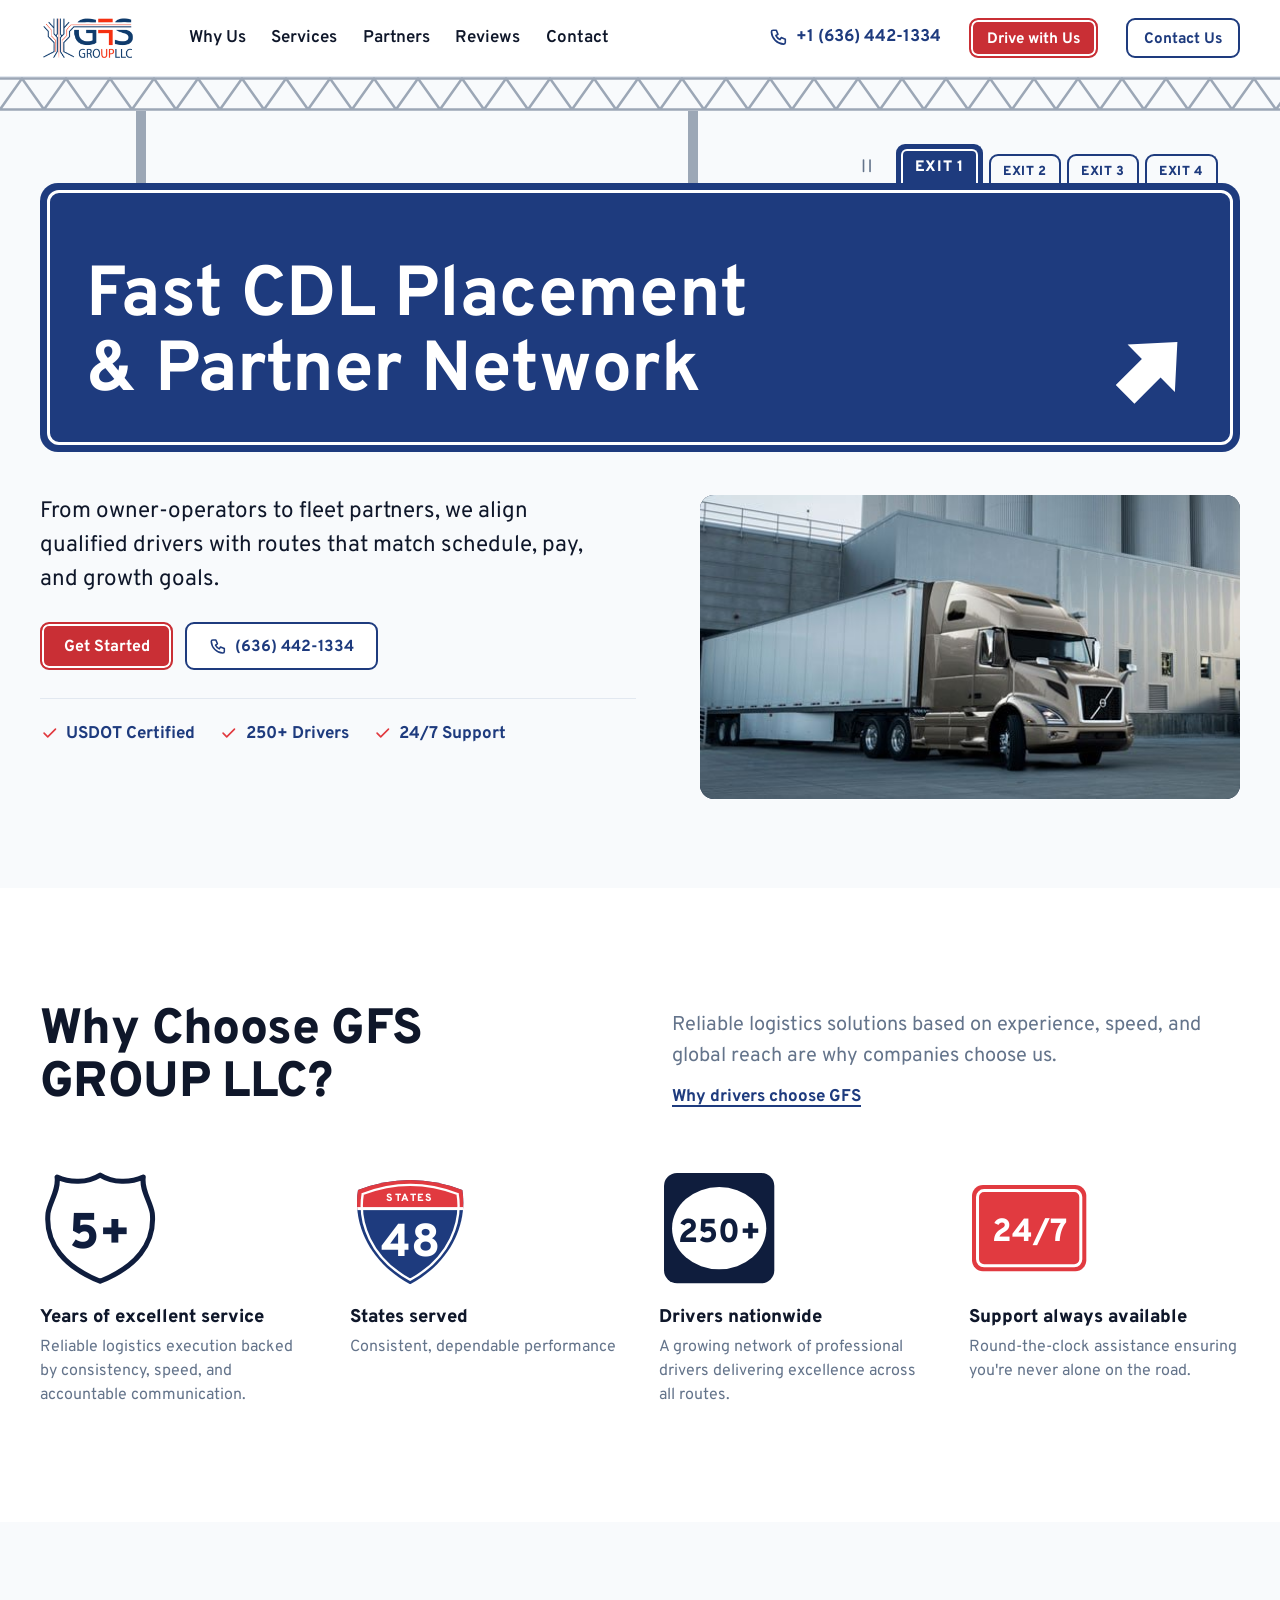
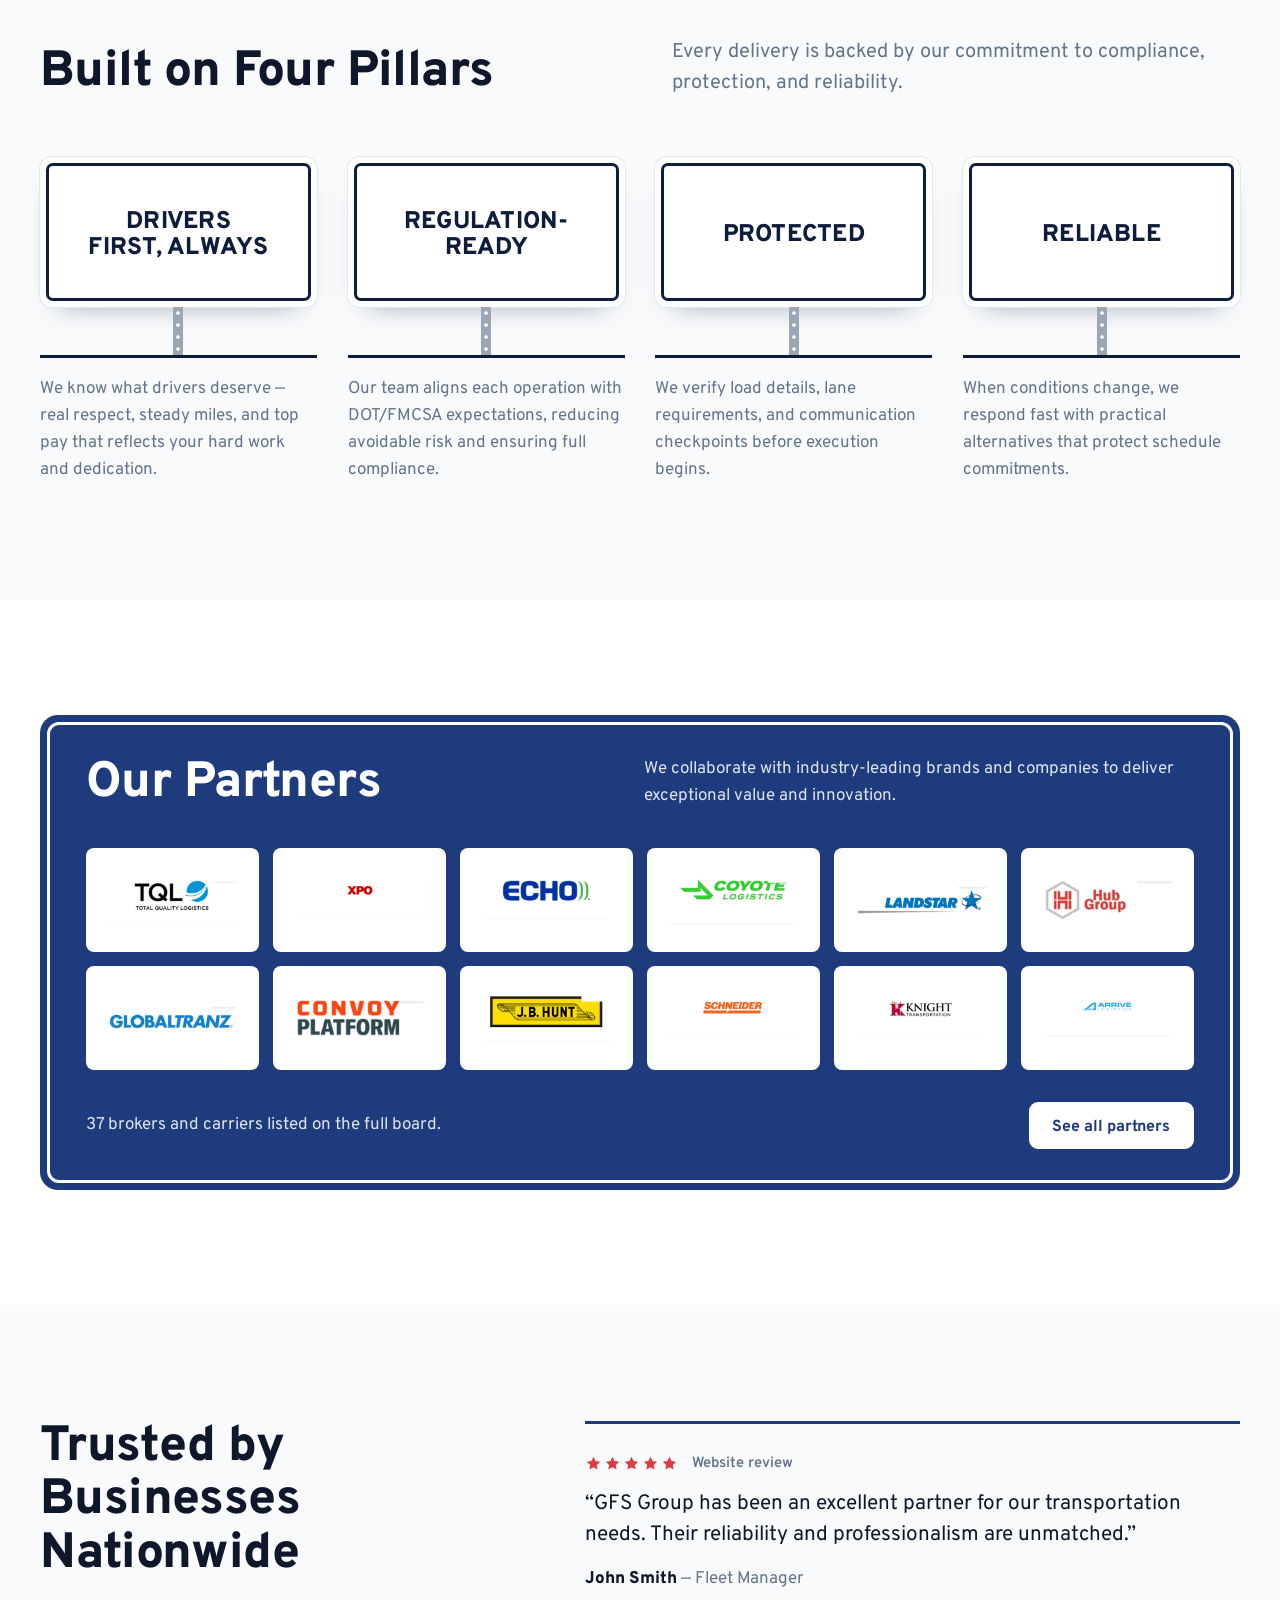
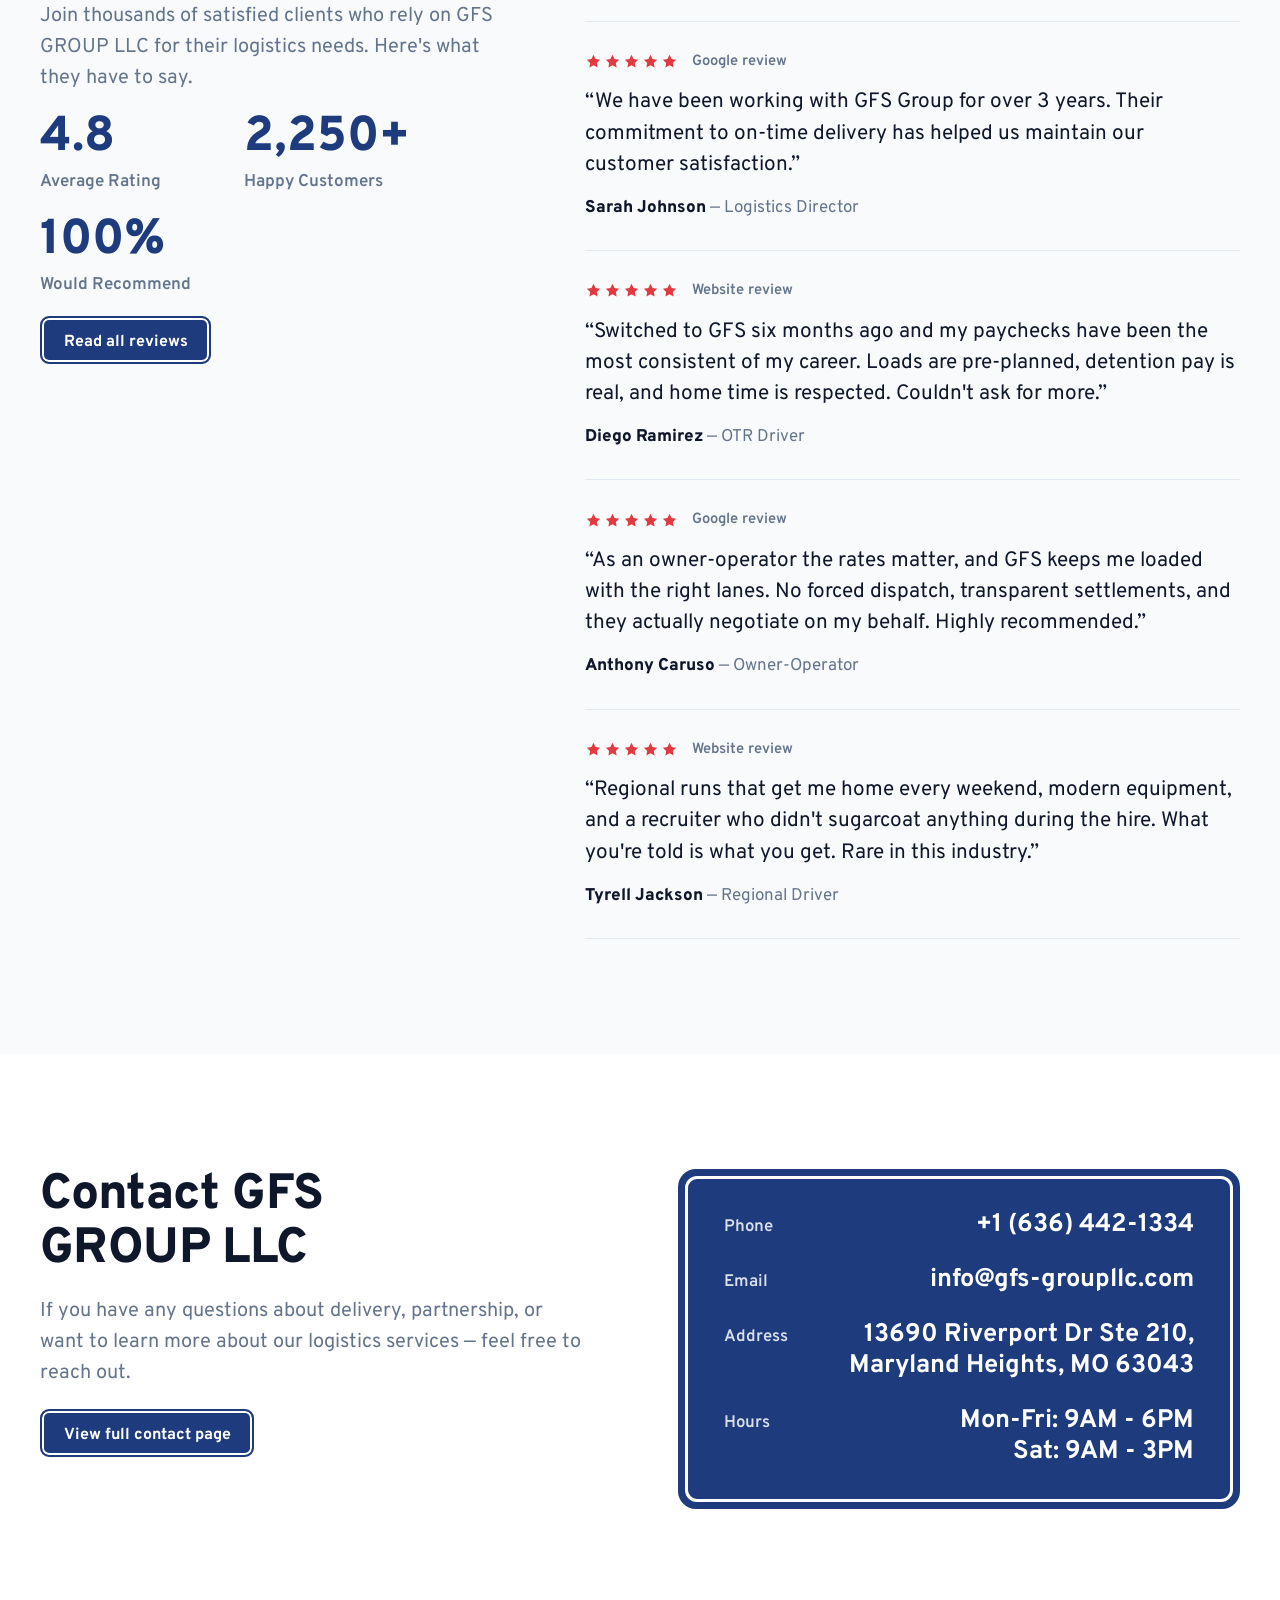
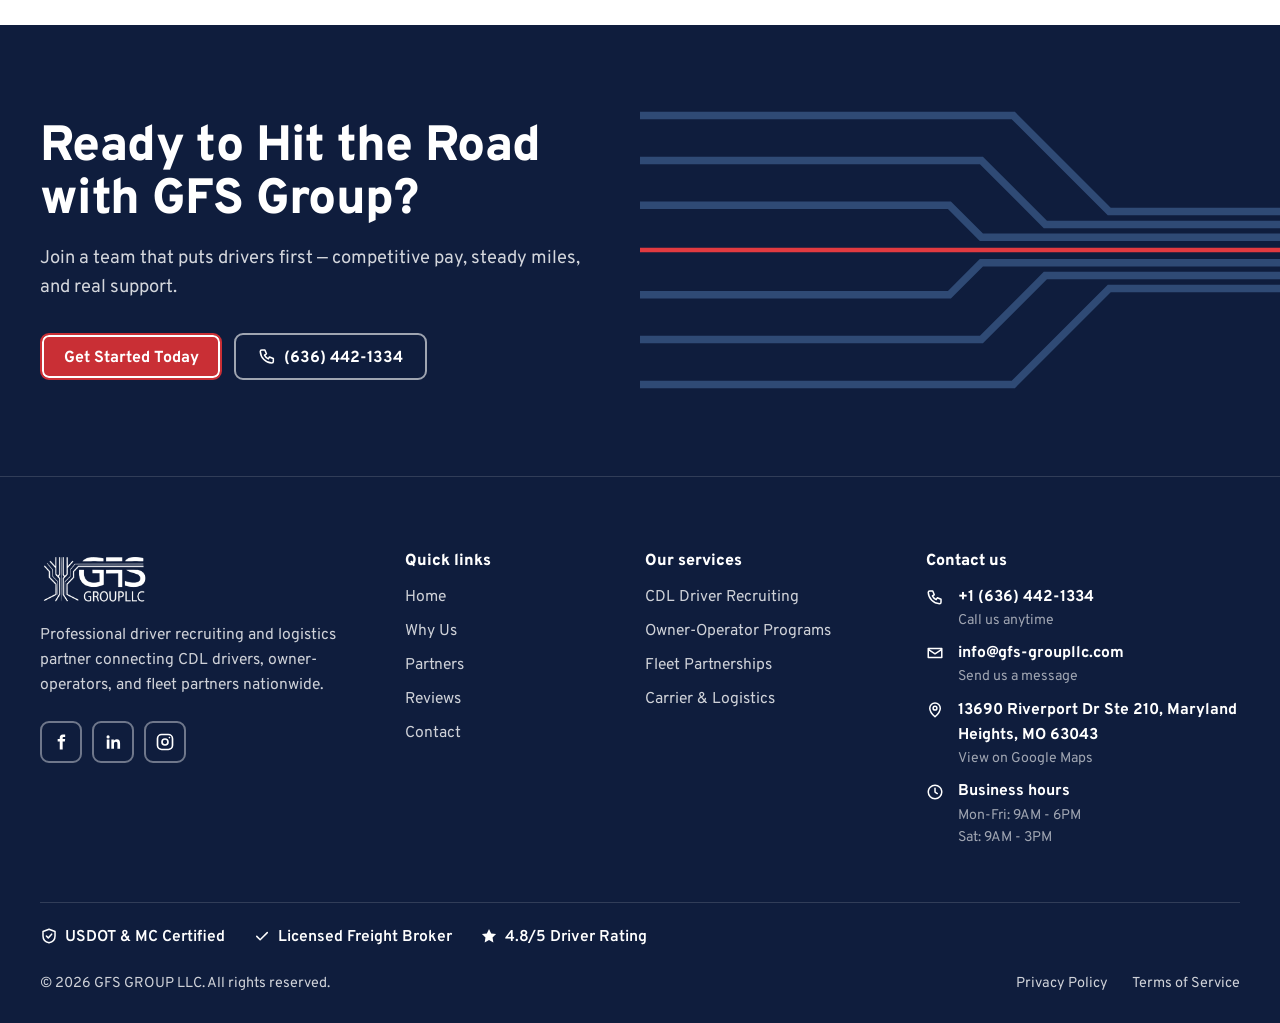
==== commit 8d0fcc91: "Fix button contrast, hero tablist structure and a generic link label White text on the brand red was" ====
--- a/index.html
+++ b/index.html
@@ -44,9 +44,9 @@
   <div class="gantry" aria-hidden="true"></div>
   <div class="wrap">
     <div class="rig rig--tabs">
-      <div class="exits" role="tablist" aria-label="Featured messages">
+      <div class="exits">
         <button class="exits__pause" type="button" aria-pressed="false" aria-label="Pause rotation"><svg class="icon i-pause" aria-hidden="true"><use href="#i-pause"/></svg><svg class="icon i-play" aria-hidden="true"><use href="#i-play"/></svg></button>
-        <button class="exit" type="button" role="tab" id="exit-0" aria-controls="slide-0" aria-selected="true" tabindex="0" aria-label="Exit 1: Fast CDL Placement &amp; Partner Network">EXIT 1</button><button class="exit" type="button" role="tab" id="exit-1" aria-controls="slide-1" aria-selected="false" tabindex="-1" aria-label="Exit 2: Reliable Driver Recruiting &amp; Onboarding Flow">EXIT 2</button><button class="exit" type="button" role="tab" id="exit-2" aria-controls="slide-2" aria-selected="false" tabindex="-1" aria-label="Exit 3: Trusted Fleet Partners Across 48 States">EXIT 3</button><button class="exit" type="button" role="tab" id="exit-3" aria-controls="slide-3" aria-selected="false" tabindex="-1" aria-label="Exit 4: Your Success Is Our Mission">EXIT 4</button>
+        <div class="exits__tabs" role="tablist" aria-label="Featured messages"><button class="exit" type="button" role="tab" id="exit-0" aria-controls="slide-0" aria-selected="true" tabindex="0" aria-label="Exit 1: Fast CDL Placement &amp; Partner Network">EXIT 1</button><button class="exit" type="button" role="tab" id="exit-1" aria-controls="slide-1" aria-selected="false" tabindex="-1" aria-label="Exit 2: Reliable Driver Recruiting &amp; Onboarding Flow">EXIT 2</button><button class="exit" type="button" role="tab" id="exit-2" aria-controls="slide-2" aria-selected="false" tabindex="-1" aria-label="Exit 3: Trusted Fleet Partners Across 48 States">EXIT 3</button><button class="exit" type="button" role="tab" id="exit-3" aria-controls="slide-3" aria-selected="false" tabindex="-1" aria-label="Exit 4: Your Success Is Our Mission">EXIT 4</button></div>
       </div>
       <div class="sign sign--overhead sign--lit is-swept">
         <div class="legends"><h1 class="legend is-active" data-slide="0"><span>Fast CDL Placement</span> <span>&amp; Partner Network</span></h1><p class="legend" data-slide="1"><span>Reliable Driver Recruiting</span> <span>&amp; Onboarding Flow</span></p><p class="legend" data-slide="2"><span>Trusted Fleet Partners</span> <span>Across 48 States</span></p><p class="legend" data-slide="3"><span>Your Success</span> <span>Is Our Mission</span></p></div>
--- a/assets/css/site.css
+++ b/assets/css/site.css
@@ -7,6 +7,7 @@
   --blue-hover: #274b9a;
   --red: #e13a40;
   --red-hover: #c92f35;
+  --red-deep: color-mix(in srgb, var(--red-hover) 84%, #000);
   --ink: #0f172a;
   --muted: #64748b;
   --bg: #fff;
@@ -92,7 +93,7 @@
   text-decoration-thickness: 2px;
   text-underline-offset: 4px;
 }
-.text-link:hover { color: var(--red); }
+.text-link:hover { color: var(--red-hover); }
 
 /* ---------- Buttons (small plaques) ---------- */
 
@@ -113,8 +114,8 @@
   transition: background-color .15s, border-color .15s, color .15s;
 }
 .btn .icon { margin-top: -.18em; }
-.btn--primary { background: var(--red); border-color: var(--red); color: #fff; box-shadow: inset 0 0 0 2px #fff; }
-.btn--primary:hover { background: var(--red-hover); border-color: var(--red-hover); }
+.btn--primary { background: var(--red-hover); border-color: var(--red-hover); color: #fff; box-shadow: inset 0 0 0 2px #fff; }
+.btn--primary:hover { background: var(--red-deep); border-color: var(--red-deep); }
 .btn--blue { background: var(--blue); border-color: var(--blue); color: #fff; box-shadow: inset 0 0 0 2px #fff; }
 .btn--blue:hover { background: var(--blue-hover); border-color: var(--blue-hover); }
 .btn--line { background: #fff; border-color: var(--blue); color: var(--blue); }
@@ -165,7 +166,7 @@
   text-decoration: none;
   white-space: nowrap;
 }
-.header__phone:hover { color: var(--red); }
+.header__phone:hover { color: var(--red-hover); }
 .header__phone .icon { margin-top: -.2em; }
 
 .menu-btn {
@@ -304,6 +305,7 @@
   height: 42px;
   padding-right: 22px;
 }
+.exits__tabs { display: flex; align-items: flex-end; gap: inherit; }
 .exit {
   position: relative;
   padding: 9px 12px 5px;
@@ -737,7 +739,7 @@
 .route__cta { margin-top: 36px; }
 
 /* small labels the original site carried above some headings */
-.kicker { margin-bottom: 8px; font-weight: 700; color: var(--red); }
+.kicker { margin-bottom: 8px; font-weight: 700; color: var(--red-hover); }
 .head > .kicker, .split__aside > .kicker { margin-bottom: -8px; }
 .lead--gap { margin-top: 16px; }
 .features--stack { grid-template-columns: 1fr; margin-top: 34px; }
